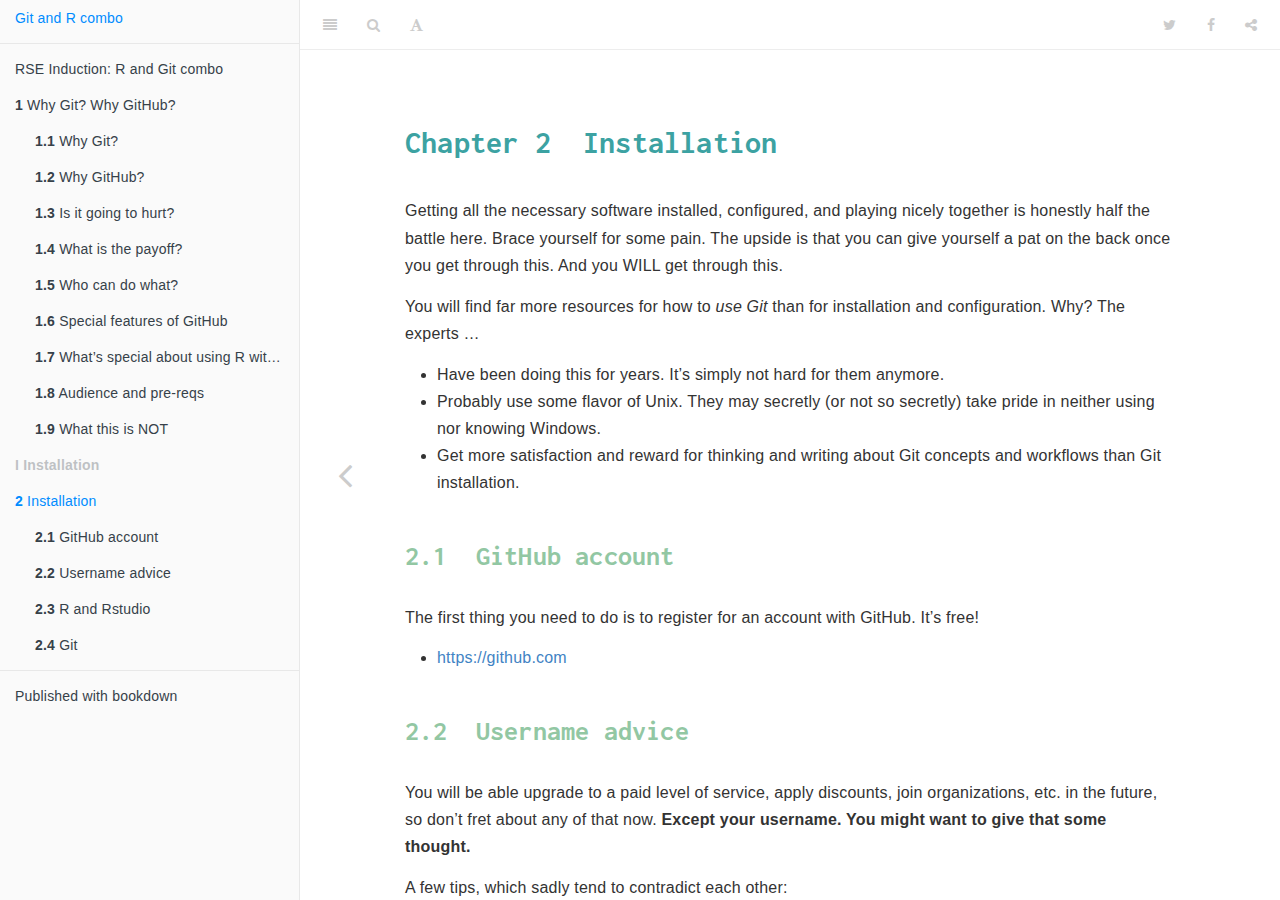
==== docs/installation.html @ 48073a50 "Add install instructions" ====
<!DOCTYPE html>
<html >

<head>

  <meta charset="UTF-8">
  <meta http-equiv="X-UA-Compatible" content="IE=edge">
  <title>R and Git combo</title>
  <meta name="description" content="Winning R and Git combo!">
  <meta name="generator" content="bookdown 0.5 and GitBook 2.6.7">

  <meta property="og:title" content="R and Git combo" />
  <meta property="og:type" content="book" />
  
  
  <meta property="og:description" content="Winning R and Git combo!" />
  

  <meta name="twitter:card" content="summary" />
  <meta name="twitter:title" content="R and Git combo" />
  
  <meta name="twitter:description" content="Winning R and Git combo!" />
  

<meta name="author" content="Tania Allard">


<meta name="date" content="2018-01-02">

  <meta name="viewport" content="width=device-width, initial-scale=1">
  <meta name="apple-mobile-web-app-capable" content="yes">
  <meta name="apple-mobile-web-app-status-bar-style" content="black">
  
  
<link rel="prev" href="why-git-why-github.html">

<script src="libs/jquery-2.2.3/jquery.min.js"></script>
<link href="libs/gitbook-2.6.7/css/style.css" rel="stylesheet" />
<link href="libs/gitbook-2.6.7/css/plugin-bookdown.css" rel="stylesheet" />
<link href="libs/gitbook-2.6.7/css/plugin-highlight.css" rel="stylesheet" />
<link href="libs/gitbook-2.6.7/css/plugin-search.css" rel="stylesheet" />
<link href="libs/gitbook-2.6.7/css/plugin-fontsettings.css" rel="stylesheet" />









<style type="text/css">
div.sourceCode { overflow-x: auto; }
table.sourceCode, tr.sourceCode, td.lineNumbers, td.sourceCode {
  margin: 0; padding: 0; vertical-align: baseline; border: none; }
table.sourceCode { width: 100%; line-height: 100%; background-color: #ffffff; color: #1f1c1b; }
td.lineNumbers { text-align: right; padding-right: 4px; padding-left: 4px; background-color: #ffffff; color: #a0a0a0; border-right: 1px solid #a0a0a0; }
td.sourceCode { padding-left: 5px; }
pre, code { color: #1f1c1b; background-color: #ffffff; }
code > span.kw { color: #1f1c1b; font-weight: bold; } /* Keyword */
code > span.dt { color: #0057ae; } /* DataType */
code > span.dv { color: #b08000; } /* DecVal */
code > span.bn { color: #b08000; } /* BaseN */
code > span.fl { color: #b08000; } /* Float */
code > span.cn { color: #aa5500; } /* Constant */
code > span.ch { color: #924c9d; } /* Char */
code > span.sc { color: #3daee9; } /* SpecialChar */
code > span.st { color: #bf0303; } /* String */
code > span.vs { color: #bf0303; } /* VerbatimString */
code > span.ss { color: #ff5500; } /* SpecialString */
code > span.im { color: #ff5500; } /* Import */
code > span.co { color: #898887; } /* Comment */
code > span.do { color: #607880; } /* Documentation */
code > span.an { color: #ca60ca; } /* Annotation */
code > span.cv { color: #0095ff; } /* CommentVar */
code > span.ot { color: #006e28; } /* Other */
code > span.fu { color: #644a9b; } /* Function */
code > span.va { color: #0057ae; } /* Variable */
code > span.cf { color: #1f1c1b; font-weight: bold; } /* ControlFlow */
code > span.op { color: #1f1c1b; } /* Operator */
code > span.bu { color: #644a9b; font-weight: bold; } /* BuiltIn */
code > span.ex { color: #0095ff; font-weight: bold; } /* Extension */
code > span.pp { color: #006e28; } /* Preprocessor */
code > span.at { color: #0057ae; } /* Attribute */
code > span.re { color: #0057ae; } /* RegionMarker */
code > span.in { color: #b08000; } /* Information */
code > span.wa { color: #bf0303; } /* Warning */
code > span.al { color: #bf0303; font-weight: bold; } /* Alert */
code > span.er { color: #bf0303; text-decoration: underline; } /* Error */
code > span. { color: #1f1c1b; } /* Normal */
</style>

<link rel="stylesheet" href="style.css" type="text/css" />
</head>

<body>



  <div class="book without-animation with-summary font-size-2 font-family-1" data-basepath=".">

    <div class="book-summary">
      <nav role="navigation">

<ul class="summary">
<li><a href="./">Git and R combo</a></li>

<li class="divider"></li>
<li class="chapter" data-level="" data-path="index.html"><a href="index.html"><i class="fa fa-check"></i>RSE Induction: R and Git combo</a></li>
<li class="chapter" data-level="1" data-path="why-git-why-github.html"><a href="why-git-why-github.html"><i class="fa fa-check"></i><b>1</b> Why Git? Why GitHub?</a><ul>
<li class="chapter" data-level="1.1" data-path="why-git-why-github.html"><a href="why-git-why-github.html#why-git"><i class="fa fa-check"></i><b>1.1</b> Why Git?</a></li>
<li class="chapter" data-level="1.2" data-path="why-git-why-github.html"><a href="why-git-why-github.html#why-github"><i class="fa fa-check"></i><b>1.2</b> Why GitHub?</a></li>
<li class="chapter" data-level="1.3" data-path="why-git-why-github.html"><a href="why-git-why-github.html#is-it-going-to-hurt"><i class="fa fa-check"></i><b>1.3</b> Is it going to hurt?</a></li>
<li class="chapter" data-level="1.4" data-path="why-git-why-github.html"><a href="why-git-why-github.html#what-is-the-payoff"><i class="fa fa-check"></i><b>1.4</b> What is the payoff?</a></li>
<li class="chapter" data-level="1.5" data-path="why-git-why-github.html"><a href="why-git-why-github.html#who-can-do-what"><i class="fa fa-check"></i><b>1.5</b> Who can do what?</a></li>
<li class="chapter" data-level="1.6" data-path="why-git-why-github.html"><a href="why-git-why-github.html#special-features-of-github"><i class="fa fa-check"></i><b>1.6</b> Special features of GitHub</a></li>
<li class="chapter" data-level="1.7" data-path="why-git-why-github.html"><a href="why-git-why-github.html#whats-special-about-using-r-with-git-and-github"><i class="fa fa-check"></i><b>1.7</b> What’s special about using R with Git and GitHub?</a></li>
<li class="chapter" data-level="1.8" data-path="why-git-why-github.html"><a href="why-git-why-github.html#audience-and-pre-reqs"><i class="fa fa-check"></i><b>1.8</b> Audience and pre-reqs</a></li>
<li class="chapter" data-level="1.9" data-path="why-git-why-github.html"><a href="why-git-why-github.html#what-this-is-not"><i class="fa fa-check"></i><b>1.9</b> What this is NOT</a></li>
</ul></li>
<li class="part"><span><b>I Installation</b></span></li>
<li class="chapter" data-level="2" data-path="installation.html"><a href="installation.html"><i class="fa fa-check"></i><b>2</b> Installation</a><ul>
<li class="chapter" data-level="2.1" data-path="installation.html"><a href="installation.html#github-account"><i class="fa fa-check"></i><b>2.1</b> GitHub account</a></li>
<li class="chapter" data-level="2.2" data-path="installation.html"><a href="installation.html#username-advice"><i class="fa fa-check"></i><b>2.2</b> Username advice</a></li>
<li class="chapter" data-level="2.3" data-path="installation.html"><a href="installation.html#r-and-rstudio"><i class="fa fa-check"></i><b>2.3</b> R and Rstudio</a><ul>
<li class="chapter" data-level="2.3.1" data-path="installation.html"><a href="installation.html#more-about-r-and-rstudio"><i class="fa fa-check"></i><b>2.3.1</b> More about R and RStudio</a></li>
</ul></li>
<li class="chapter" data-level="2.4" data-path="installation.html"><a href="installation.html#git"><i class="fa fa-check"></i><b>2.4</b> Git</a><ul>
<li class="chapter" data-level="2.4.1" data-path="installation.html"><a href="installation.html#git-already-installed"><i class="fa fa-check"></i><b>2.4.1</b> Git already installed?</a></li>
<li class="chapter" data-level="2.4.2" data-path="installation.html"><a href="installation.html#windows"><i class="fa fa-check"></i><b>2.4.2</b> Windows</a></li>
<li class="chapter" data-level="2.4.3" data-path="installation.html"><a href="installation.html#mac-os"><i class="fa fa-check"></i><b>2.4.3</b> Mac OS</a></li>
<li class="chapter" data-level="2.4.4" data-path="installation.html"><a href="installation.html#linux"><i class="fa fa-check"></i><b>2.4.4</b> Linux</a></li>
</ul></li>
</ul></li>
<li class="divider"></li>
<li><a href="https://github.com/rstudio/bookdown" target="blank">Published with bookdown</a></li>
</ul>

      </nav>
    </div>

    <div class="book-body">
      <div class="body-inner">
        <div class="book-header" role="navigation">
          <h1>
            <i class="fa fa-circle-o-notch fa-spin"></i><a href="./">R and Git combo</a>
          </h1>
        </div>

        <div class="page-wrapper" tabindex="-1" role="main">
          <div class="page-inner">

            <section class="normal" id="section-">
<div id="installation" class="section level1">
<h1><span class="header-section-number">Chapter 2</span> Installation</h1>
<p>Getting all the necessary software installed, configured, and playing nicely together is honestly half the battle here. Brace yourself for some pain. The upside is that you can give yourself a pat on the back once you get through this. And you WILL get through this.</p>
<p>You will find far more resources for how to <em>use Git</em> than for installation and configuration. Why? The experts …</p>
<ul>
<li>Have been doing this for years. It’s simply not hard for them anymore.</li>
<li>Probably use some flavor of Unix. They may secretly (or not so secretly) take pride in neither using nor knowing Windows.</li>
<li>Get more satisfaction and reward for thinking and writing about Git concepts and workflows than Git installation.</li>
</ul>
<div id="github-account" class="section level2">
<h2><span class="header-section-number">2.1</span> GitHub account</h2>
<p>The first thing you need to do is to register for an account with GitHub. It’s free!</p>
<ul>
<li><a href="https://github.com" class="uri">https://github.com</a></li>
</ul>
</div>
<div id="username-advice" class="section level2">
<h2><span class="header-section-number">2.2</span> Username advice</h2>
<p>You will be able upgrade to a paid level of service, apply discounts, join organizations, etc. in the future, so don’t fret about any of that now. <strong>Except your username. You might want to give that some thought.</strong></p>
<p>A few tips, which sadly tend to contradict each other:</p>
<ul>
<li>Incorporate your actual name! People like to know who they’re dealing with. Also makes your username easier for people to guess or remember.</li>
<li>Reuse your username from other contexts, e.g., Twitter or Slack. But, of course, someone with no GitHub activity will probably be squatting on that.</li>
<li>Pick a username you will be comfortable revealing to your future boss.</li>
<li>Shorter is better than longer.</li>
<li>Be as unique as possible in as few characters as possible. In some settings GitHub auto-completes or suggests usernames.</li>
<li>Make it timeless. Don’t highlight your current university, employer, or place of residence.</li>
<li>Avoid words laden with special meaning in programming. In my first inept efforts to script around the GitHub API, I assigned lots of issues to <a href="https://github.com/na">the guy with username <code>NA</code></a> because my vector of GitHub usernames contained missing values. A variant of <a href="https://xkcd.com/327/">Little Bobby Tables</a>.</li>
</ul>
<p>You can change your username later, but better to get this right the first time.</p>
<ul>
<li><a href="https://help.github.com/articles/changing-your-github-username/" class="uri">https://help.github.com/articles/changing-your-github-username/</a></li>
<li><a href="https://help.github.com/articles/what-happens-when-i-change-my-username/" class="uri">https://help.github.com/articles/what-happens-when-i-change-my-username/</a></li>
</ul>
</div>
<div id="r-and-rstudio" class="section level2">
<h2><span class="header-section-number">2.3</span> R and Rstudio</h2>
<p>Install pre-compiled binary of R for your OS: <a href="https://cloud.r-project.org" class="uri">https://cloud.r-project.org</a></p>
<p>Install Preview version RStudio Desktop: <a href="https://www.rstudio.com/products/rstudio/download/preview/" class="uri">https://www.rstudio.com/products/rstudio/download/preview/</a></p>
<p>Update your R packages: <code>update.packages(ask = FALSE, checkBuilt = TRUE)</code></p>
<p>Read on for more detail or hand-holding.</p>
<div id="more-about-r-and-rstudio" class="section level3">
<h3><span class="header-section-number">2.3.1</span> More about R and RStudio</h3>
<p><strong>Get current, people.</strong> You don’t want to adopt new things on day one. But at some point, running old versions of software adds unnecessary difficulty.</p>
<p>In live workshops, there is a limit to how much we can help with ancient versions of R or RStudio. Also, frankly, there is a limit to our motivation. By definition, these problems are going away and we’d rather focus on edge cases with current versions, which affect lots of people.</p>
</div>
</div>
<div id="git" class="section level2">
<h2><span class="header-section-number">2.4</span> Git</h2>
<p>You need Git, so you can use it at the command line and so RStudio can call it.</p>
<p>If there’s any chance it’s installed already, verify that, rejoice, and skip this step.</p>
<p>Otherwise, find installation instructions below for your operating system.</p>
<div id="git-already-installed" class="section level3">
<h3><span class="header-section-number">2.4.1</span> Git already installed?</h3>
<p>From your shell command (terminal) Enter <code>which git</code> to request the path to your Git executable:</p>
<div class="sourceCode"><pre class="sourceCode bash"><code class="sourceCode bash"><span class="fu">which</span> git
<span class="co">## /usr/bin/git</span></code></pre></div>
<p>and <code>git --version</code> to see its version:</p>
<div class="sourceCode"><pre class="sourceCode bash"><code class="sourceCode bash"><span class="fu">git</span> --version
<span class="co">## git version 2.14.3 (Apple Git-98)</span></code></pre></div>
<p>If you are successful, that’s great! You have Git already. No need to install! Move on.</p>
<p>If, instead, you see something more like <code>git: command not found</code>, keep reading.</p>
<p>Mac OS users might get an immediate offer to install command line developer tools. Yes, you should accept! Click “Install” and read more below.</p>
</div>
<div id="windows" class="section level3">
<h3><span class="header-section-number">2.4.2</span> Windows</h3>
<p><strong>Option 1</strong> (<em>recommended</em>): Install <a href="https://git-for-windows.github.io/">Git for Windows</a>, previously known as <code>msysgit</code> or “Git Bash”, to get Git in addition to some other useful tools, such as the Bash shell. Yes, all those names are totally confusing. You must select the “Use Git from the Windows Command Prompt” option during installation. You may accept all of the other default settings during installation.</p>
<ul>
<li>This approach leaves the Git executable in a conventional location, which will help you and other programs, e.g. RStudio, find it and use it. This also supports a transition to more expert use, because the Bash shell will be useful as you venture outside of R/RStudio.</li>
<li>This also leaves you with a Git client, though not a very good one.</li>
<li>RStudio for windows likes for git to be in the Files(x86) folder. If not in this location, RStudio may not detect it, and may cause headaches for you later.</li>
</ul>
<p><strong>Option 2</strong> (<em>NOT recommended</em>): The GitHub hosting site offers <a href="https://desktop.github.com/">GitHub Desktop for Windows</a> that provides Git itself, a client, and smooth integration with GitHub.</p>
<ul>
<li><a href="https://help.github.com/articles/set-up-git#platform-windows">Their Windows set-up instructions</a> recommend this method of Git installation.</li>
<li>Why don’t we like it? We’ve seen GitHub Desktop for Windows lead to Git installation in suboptimal locations, such as <code>~/AppData/Local</code>, and in other places we could never find. If you were <strong>only</strong> going to interact with GitHub via this app, maybe that’s OK, but that does not apply to you. Therefore, we recommend option 1 instead.</li>
</ul>
</div>
<div id="mac-os" class="section level3">
<h3><span class="header-section-number">2.4.3</span> Mac OS</h3>
<p><strong>Option 1</strong> (<em>highly recommended</em>): Install the Xcode command line tools (not all of Xcode), which includes Git. If your OS is older than 10.11 El Capitan, it is possible that you <strong>must</strong> install the Xcode command line tools in order for RStudio to find and use Git.</p>
<p>Go to the shell and enter one of these commands to elicit an offer to install developer command line tools:</p>
<div class="sourceCode"><pre class="sourceCode bash"><code class="sourceCode bash"><span class="fu">git</span> --version
<span class="fu">git</span> config</code></pre></div>
<p>Accept the offer! Click on “Install”.</p>
<p>Here’s another way to request this installation, more directly:</p>
<div class="sourceCode"><pre class="sourceCode bash"><code class="sourceCode bash"><span class="ex">xcode-select</span> --install</code></pre></div>
<p>We just happen to find this Git-based trigger apropos.</p>
<p>Note also that, after upgrading your Mac OS, you might need to re-do the above and/or re-agree to the Xcode license agreement. We have seen this cause the RStudio Git pane to disappear on a system where it was previously working. Use commands like those above to tickle Xcode into prompting you for what it needs, then restart RStudio.</p>
<p><strong>Option 2</strong> (<em>recommended</em>): Install Git from here: <a href="http://git-scm.com/downloads" class="uri">http://git-scm.com/downloads</a>.</p>
<ul>
<li>This arguably sets you up the best for the future. It will certainly get you the latest version of Git of all approaches described here.</li>
<li>The GitHub home for this project is here: <a href="https://github.com/timcharper/git_osx_installer" class="uri">https://github.com/timcharper/git_osx_installer</a>.
<ul>
<li>At that link, there is a list of maintained builds for various combinations of Git and Mac OS version. If you’re running 10.7 Lion and struggling, we’ve had success in September 2015 with binaries found here: <a href="https://www.wandisco.com/git/download" class="uri">https://www.wandisco.com/git/download</a>.</li>
</ul></li>
</ul>
<p><strong>Option 3</strong> (<em>recommended</em>): If you anticipate getting heavily into scientific computing, you’re going to be installing and updating lots of software. You should check out <a href="http://brew.sh">homebrew</a>, “the missing package manager for OS X”. Among many other things, it can install Git for you. Once you have Homebrew installed, do this in the shell:</p>
<pre><code>brew install git</code></pre>
<p><strong>Option 4</strong> (<em>NOT recommended</em>): The GitHub hosting site offers <a href="https://desktop.github.com/">GitHub Desktop for Mac</a> that provides <em>the option</em> to install Git itself, a client, and smooth integration with GitHub..</p>
<ul>
<li><a href="https://help.github.com/articles/set-up-git#platform-mac">Their Mac set-up instructions</a> recommend this method of Git installation.</li>
<li>We don’t like GitHub Desktop as a Git client, so this is a very cumbersome way to install Git. Consider this option a last resort.</li>
</ul>
</div>
<div id="linux" class="section level3">
<h3><span class="header-section-number">2.4.4</span> Linux</h3>
<p>Install Git via your distro’s package manager.</p>
<p>Ubuntu or Debian Linux:</p>
<div class="sourceCode"><pre class="sourceCode sh"><code class="sourceCode bash"><span class="fu">sudo</span> apt-get install git</code></pre></div>
<p>Fedora or RedHat Linux:</p>
<div class="sourceCode"><pre class="sourceCode sh"><code class="sourceCode bash"><span class="fu">sudo</span> yum install git</code></pre></div>
<p>A comprehensive list for various Linux and Unix package managers:</p>
<p><a href="https://git-scm.com/download/linux" class="uri">https://git-scm.com/download/linux</a></p>

</div>
</div>
</div>
            </section>

          </div>
        </div>
      </div>
<a href="why-git-why-github.html" class="navigation navigation-prev navigation-unique" aria-label="Previous page"><i class="fa fa-angle-left"></i></a>

    </div>
  </div>
<script src="libs/gitbook-2.6.7/js/app.min.js"></script>
<script src="libs/gitbook-2.6.7/js/lunr.js"></script>
<script src="libs/gitbook-2.6.7/js/plugin-search.js"></script>
<script src="libs/gitbook-2.6.7/js/plugin-sharing.js"></script>
<script src="libs/gitbook-2.6.7/js/plugin-fontsettings.js"></script>
<script src="libs/gitbook-2.6.7/js/plugin-bookdown.js"></script>
<script src="libs/gitbook-2.6.7/js/jquery.highlight.js"></script>
<script>
gitbook.require(["gitbook"], function(gitbook) {
gitbook.start({
"sharing": {
"github": false,
"facebook": true,
"twitter": true,
"google": false,
"weibo": false,
"instapper": false,
"vk": false,
"all": ["facebook", "google", "twitter", "weibo", "instapaper"]
},
"fontsettings": {
"theme": "white",
"family": "sans",
"size": 2
},
"edit": {
"link": null,
"text": null
},
"download": null,
"toc": {
"collapse": "subsection"
}
});
});
</script>

</body>

</html>
---- docs/libs/gitbook-2.6.7/css/style.css ----
/*! normalize.css v2.1.0 | MIT License | git.io/normalize */img,legend{border:0}*,.fa{-webkit-font-smoothing:antialiased}.fa-ul>li,sub,sup{position:relative}.book .book-body .page-wrapper .page-inner section.normal hr:after,.book-langs-index .inner .languages:after,.buttons:after,.dropdown-menu .buttons:after{clear:both}body,html{-ms-text-size-adjust:100%;-webkit-text-size-adjust:100%}article,aside,details,figcaption,figure,footer,header,hgroup,main,nav,section,summary{display:block}audio,canvas,video{display:inline-block}.hidden,[hidden]{display:none}audio:not([controls]){display:none;height:0}html{font-family:sans-serif}body,figure{margin:0}a:focus{outline:dotted thin}a:active,a:hover{outline:0}h1{font-size:2em;margin:.67em 0}abbr[title]{border-bottom:1px dotted}b,strong{font-weight:700}dfn{font-style:italic}hr{-moz-box-sizing:content-box;box-sizing:content-box;height:0}mark{background:#ff0;color:#000}code,kbd,pre,samp{font-family:monospace,serif;font-size:1em}pre{white-space:pre-wrap}q{quotes:"\201C" "\201D" "\2018" "\2019"}small{font-size:80%}sub,sup{font-size:75%;line-height:0;vertical-align:baseline}sup{top:-.5em}sub{bottom:-.25em}svg:not(:root){overflow:hidden}fieldset{border:1px solid silver;margin:0 2px;padding:.35em .625em .75em}legend{padding:0}button,input,select,textarea{font-family:inherit;font-size:100%;margin:0}button,input{line-height:normal}button,select{text-transform:none}button,html input[type=button],input[type=reset],input[type=submit]{-webkit-appearance:button;cursor:pointer}button[disabled],html input[disabled]{cursor:default}input[type=checkbox],input[type=radio]{box-sizing:border-box;padding:0}input[type=search]{-webkit-appearance:textfield;-moz-box-sizing:content-box;-webkit-box-sizing:content-box;box-sizing:content-box}input[type=search]::-webkit-search-cancel-button{margin-right:10px;}button::-moz-focus-inner,input::-moz-focus-inner{border:0;padding:0}textarea{overflow:auto;vertical-align:top}table{border-collapse:collapse;border-spacing:0}/*!
 * Preboot v2
 *
 * Open sourced under MIT license by @mdo.
 * Some variables and mixins from Bootstrap (Apache 2 license).
 */.link-inherit,.link-inherit:focus,.link-inherit:hover{color:inherit}.fa,.fa-stack{display:inline-block}/*!
 *  Font Awesome 4.1.0 by @davegandy - http://fontawesome.io - @fontawesome
 *  License - http://fontawesome.io/license (Font: SIL OFL 1.1, CSS: MIT License)
 */@font-face{font-family:FontAwesome;src:url(./fontawesome/fontawesome-webfont.ttf?v=4.1.0) format('truetype');font-weight:400;font-style:normal}.fa{font-family:FontAwesome;font-style:normal;font-weight:400;line-height:1;-moz-osx-font-smoothing:grayscale}.book .book-header,.book .book-summary{font-family:"Helvetica Neue",Helvetica,Arial,sans-serif}.fa-lg{font-size:1.33333333em;line-height:.75em;vertical-align:-15%}.fa-2x{font-size:2em}.fa-3x{font-size:3em}.fa-4x{font-size:4em}.fa-5x{font-size:5em}.fa-fw{width:1.28571429em;text-align:center}.fa-ul{padding-left:0;margin-left:2.14285714em;list-style-type:none}.fa-li{position:absolute;left:-2.14285714em;width:2.14285714em;top:.14285714em;text-align:center}.fa-li.fa-lg{left:-1.85714286em}.fa-border{padding:.2em .25em .15em;border:.08em solid #eee;border-radius:.1em}.pull-right{float:right}.pull-left{float:left}.fa.pull-left{margin-right:.3em}.fa.pull-right{margin-left:.3em}.fa-spin{-webkit-animation:spin 2s infinite linear;-moz-animation:spin 2s infinite linear;-o-animation:spin 2s infinite linear;animation:spin 2s infinite linear}@-moz-keyframes spin{0%{-moz-transform:rotate(0)}100%{-moz-transform:rotate(359deg)}}@-webkit-keyframes spin{0%{-webkit-transform:rotate(0)}100%{-webkit-transform:rotate(359deg)}}@-o-keyframes spin{0%{-o-transform:rotate(0)}100%{-o-transform:rotate(359deg)}}@keyframes spin{0%{-webkit-transform:rotate(0);transform:rotate(0)}100%{-webkit-transform:rotate(359deg);transform:rotate(359deg)}}.fa-rotate-90{filter:progid:DXImageTransform.Microsoft.BasicImage(rotation=1);-webkit-transform:rotate(90deg);-moz-transform:rotate(90deg);-ms-transform:rotate(90deg);-o-transform:rotate(90deg);transform:rotate(90deg)}.fa-rotate-180{filter:progid:DXImageTransform.Microsoft.BasicImage(rotation=2);-webkit-transform:rotate(180deg);-moz-transform:rotate(180deg);-ms-transform:rotate(180deg);-o-transform:rotate(180deg);transform:rotate(180deg)}.fa-rotate-270{filter:progid:DXImageTransform.Microsoft.BasicImage(rotation=3);-webkit-transform:rotate(270deg);-moz-transform:rotate(270deg);-ms-transform:rotate(270deg);-o-transform:rotate(270deg);transform:rotate(270deg)}.fa-flip-horizontal{filter:progid:DXImageTransform.Microsoft.BasicImage(rotation=0, mirror=1);-webkit-transform:scale(-1,1);-moz-transform:scale(-1,1);-ms-transform:scale(-1,1);-o-transform:scale(-1,1);transform:scale(-1,1)}.fa-flip-vertical{filter:progid:DXImageTransform.Microsoft.BasicImage(rotation=2, mirror=1);-webkit-transform:scale(1,-1);-moz-transform:scale(1,-1);-ms-transform:scale(1,-1);-o-transform:scale(1,-1);transform:scale(1,-1)}.fa-stack{position:relative;width:2em;height:2em;line-height:2em;vertical-align:middle}.fa-stack-1x,.fa-stack-2x{position:absolute;left:0;width:100%;text-align:center}.fa-stack-1x{line-height:inherit}.fa-stack-2x{font-size:2em}.fa-inverse{color:#fff}.fa-glass:before{content:"\f000"}.fa-music:before{content:"\f001"}.fa-search:before{content:"\f002"}.fa-envelope-o:before{content:"\f003"}.fa-heart:before{content:"\f004"}.fa-star:before{content:"\f005"}.fa-star-o:before{content:"\f006"}.fa-user:before{content:"\f007"}.fa-film:before{content:"\f008"}.fa-th-large:before{content:"\f009"}.fa-th:before{content:"\f00a"}.fa-th-list:before{content:"\f00b"}.fa-check:before{content:"\f00c"}.fa-times:before{content:"\f00d"}.fa-search-plus:before{content:"\f00e"}.fa-search-minus:before{content:"\f010"}.fa-power-off:before{content:"\f011"}.fa-signal:before{content:"\f012"}.fa-cog:before,.fa-gear:before{content:"\f013"}.fa-trash-o:before{content:"\f014"}.fa-home:before{content:"\f015"}.fa-file-o:before{content:"\f016"}.fa-clock-o:before{content:"\f017"}.fa-road:before{content:"\f018"}.fa-download:before{content:"\f019"}.fa-arrow-circle-o-down:before{content:"\f01a"}.fa-arrow-circle-o-up:before{content:"\f01b"}.fa-inbox:before{content:"\f01c"}.fa-play-circle-o:before{content:"\f01d"}.fa-repeat:before,.fa-rotate-right:before{content:"\f01e"}.fa-refresh:before{content:"\f021"}.fa-list-alt:before{content:"\f022"}.fa-lock:before{content:"\f023"}.fa-flag:before{content:"\f024"}.fa-headphones:before{content:"\f025"}.fa-volume-off:before{content:"\f026"}.fa-volume-down:before{content:"\f027"}.fa-volume-up:before{content:"\f028"}.fa-qrcode:before{content:"\f029"}.fa-barcode:before{content:"\f02a"}.fa-tag:before{content:"\f02b"}.fa-tags:before{content:"\f02c"}.fa-book:before{content:"\f02d"}.fa-bookmark:before{content:"\f02e"}.fa-print:before{content:"\f02f"}.fa-camera:before{content:"\f030"}.fa-font:before{content:"\f031"}.fa-bold:before{content:"\f032"}.fa-italic:before{content:"\f033"}.fa-text-height:before{content:"\f034"}.fa-text-width:before{content:"\f035"}.fa-align-left:before{content:"\f036"}.fa-align-center:before{content:"\f037"}.fa-align-right:before{content:"\f038"}.fa-align-justify:before{content:"\f039"}.fa-list:before{content:"\f03a"}.fa-dedent:before,.fa-outdent:before{content:"\f03b"}.fa-indent:before{content:"\f03c"}.fa-video-camera:before{content:"\f03d"}.fa-image:before,.fa-photo:before,.fa-picture-o:before{content:"\f03e"}.fa-pencil:before{content:"\f040"}.fa-map-marker:before{content:"\f041"}.fa-adjust:before{content:"\f042"}.fa-tint:before{content:"\f043"}.fa-edit:before,.fa-pencil-square-o:before{content:"\f044"}.fa-share-square-o:before{content:"\f045"}.fa-check-square-o:before{content:"\f046"}.fa-arrows:before{content:"\f047"}.fa-step-backward:before{content:"\f048"}.fa-fast-backward:before{content:"\f049"}.fa-backward:before{content:"\f04a"}.fa-play:before{content:"\f04b"}.fa-pause:before{content:"\f04c"}.fa-stop:before{content:"\f04d"}.fa-forward:before{content:"\f04e"}.fa-fast-forward:before{content:"\f050"}.fa-step-forward:before{content:"\f051"}.fa-eject:before{content:"\f052"}.fa-chevron-left:before{content:"\f053"}.fa-chevron-right:before{content:"\f054"}.fa-plus-circle:before{content:"\f055"}.fa-minus-circle:before{content:"\f056"}.fa-times-circle:before{content:"\f057"}.fa-check-circle:before{content:"\f058"}.fa-question-circle:before{content:"\f059"}.fa-info-circle:before{content:"\f05a"}.fa-crosshairs:before{content:"\f05b"}.fa-times-circle-o:before{content:"\f05c"}.fa-check-circle-o:before{content:"\f05d"}.fa-ban:before{content:"\f05e"}.fa-arrow-left:before{content:"\f060"}.fa-arrow-right:before{content:"\f061"}.fa-arrow-up:before{content:"\f062"}.fa-arrow-down:before{content:"\f063"}.fa-mail-forward:before,.fa-share:before{content:"\f064"}.fa-expand:before{content:"\f065"}.fa-compress:before{content:"\f066"}.fa-plus:before{content:"\f067"}.fa-minus:before{content:"\f068"}.fa-asterisk:before{content:"\f069"}.fa-exclamation-circle:before{content:"\f06a"}.fa-gift:before{content:"\f06b"}.fa-leaf:before{content:"\f06c"}.fa-fire:before{content:"\f06d"}.fa-eye:before{content:"\f06e"}.fa-eye-slash:before{content:"\f070"}.fa-exclamation-triangle:before,.fa-warning:before{content:"\f071"}.fa-plane:before{content:"\f072"}.fa-calendar:before{content:"\f073"}.fa-random:before{content:"\f074"}.fa-comment:before{content:"\f075"}.fa-magnet:before{content:"\f076"}.fa-chevron-up:before{content:"\f077"}.fa-chevron-down:before{content:"\f078"}.fa-retweet:before{content:"\f079"}.fa-shopping-cart:before{content:"\f07a"}.fa-folder:before{content:"\f07b"}.fa-folder-open:before{content:"\f07c"}.fa-arrows-v:before{content:"\f07d"}.fa-arrows-h:before{content:"\f07e"}.fa-bar-chart-o:before{content:"\f080"}.fa-twitter-square:before{content:"\f081"}.fa-facebook-square:before{content:"\f082"}.fa-camera-retro:before{content:"\f083"}.fa-key:before{content:"\f084"}.fa-cogs:before,.fa-gears:before{content:"\f085"}.fa-comments:before{content:"\f086"}.fa-thumbs-o-up:before{content:"\f087"}.fa-thumbs-o-down:before{content:"\f088"}.fa-star-half:before{content:"\f089"}.fa-heart-o:before{content:"\f08a"}.fa-sign-out:before{content:"\f08b"}.fa-linkedin-square:before{content:"\f08c"}.fa-thumb-tack:before{content:"\f08d"}.fa-external-link:before{content:"\f08e"}.fa-sign-in:before{content:"\f090"}.fa-trophy:before{content:"\f091"}.fa-github-square:before{content:"\f092"}.fa-upload:before{content:"\f093"}.fa-lemon-o:before{content:"\f094"}.fa-phone:before{content:"\f095"}.fa-square-o:before{content:"\f096"}.fa-bookmark-o:before{content:"\f097"}.fa-phone-square:before{content:"\f098"}.fa-twitter:before{content:"\f099"}.fa-facebook:before{content:"\f09a"}.fa-github:before{content:"\f09b"}.fa-unlock:before{content:"\f09c"}.fa-credit-card:before{content:"\f09d"}.fa-rss:before{content:"\f09e"}.fa-hdd-o:before{content:"\f0a0"}.fa-bullhorn:before{content:"\f0a1"}.fa-bell:before{content:"\f0f3"}.fa-certificate:before{content:"\f0a3"}.fa-hand-o-right:before{content:"\f0a4"}.fa-hand-o-left:before{content:"\f0a5"}.fa-hand-o-up:before{content:"\f0a6"}.fa-hand-o-down:before{content:"\f0a7"}.fa-arrow-circle-left:before{content:"\f0a8"}.fa-arrow-circle-right:before{content:"\f0a9"}.fa-arrow-circle-up:before{content:"\f0aa"}.fa-arrow-circle-down:before{content:"\f0ab"}.fa-globe:before{content:"\f0ac"}.fa-wrench:before{content:"\f0ad"}.fa-tasks:before{content:"\f0ae"}.fa-filter:before{content:"\f0b0"}.fa-briefcase:before{content:"\f0b1"}.fa-arrows-alt:before{content:"\f0b2"}.fa-group:before,.fa-users:before{content:"\f0c0"}.fa-chain:before,.fa-link:before{content:"\f0c1"}.fa-cloud:before{content:"\f0c2"}.fa-flask:before{content:"\f0c3"}.fa-cut:before,.fa-scissors:before{content:"\f0c4"}.fa-copy:before,.fa-files-o:before{content:"\f0c5"}.fa-paperclip:before{content:"\f0c6"}.fa-floppy-o:before,.fa-save:before{content:"\f0c7"}.fa-square:before{content:"\f0c8"}.fa-bars:before,.fa-navicon:before,.fa-reorder:before{content:"\f0c9"}.fa-list-ul:before{content:"\f0ca"}.fa-list-ol:before{content:"\f0cb"}.fa-strikethrough:before{content:"\f0cc"}.fa-underline:before{content:"\f0cd"}.fa-table:before{content:"\f0ce"}.fa-magic:before{content:"\f0d0"}.fa-truck:before{content:"\f0d1"}.fa-pinterest:before{content:"\f0d2"}.fa-pinterest-square:before{content:"\f0d3"}.fa-google-plus-square:before{content:"\f0d4"}.fa-google-plus:before{content:"\f0d5"}.fa-money:before{content:"\f0d6"}.fa-caret-down:before{content:"\f0d7"}.fa-caret-up:before{content:"\f0d8"}.fa-caret-left:before{content:"\f0d9"}.fa-caret-right:before{content:"\f0da"}.fa-columns:before{content:"\f0db"}.fa-sort:before,.fa-unsorted:before{content:"\f0dc"}.fa-sort-desc:before,.fa-sort-down:before{content:"\f0dd"}.fa-sort-asc:before,.fa-sort-up:before{content:"\f0de"}.fa-envelope:before{content:"\f0e0"}.fa-linkedin:before{content:"\f0e1"}.fa-rotate-left:before,.fa-undo:before{content:"\f0e2"}.fa-gavel:before,.fa-legal:before{content:"\f0e3"}.fa-dashboard:before,.fa-tachometer:before{content:"\f0e4"}.fa-comment-o:before{content:"\f0e5"}.fa-comments-o:before{content:"\f0e6"}.fa-bolt:before,.fa-flash:before{content:"\f0e7"}.fa-sitemap:before{content:"\f0e8"}.fa-umbrella:before{content:"\f0e9"}.fa-clipboard:before,.fa-paste:before{content:"\f0ea"}.fa-lightbulb-o:before{content:"\f0eb"}.fa-exchange:before{content:"\f0ec"}.fa-cloud-download:before{content:"\f0ed"}.fa-cloud-upload:before{content:"\f0ee"}.fa-user-md:before{content:"\f0f0"}.fa-stethoscope:before{content:"\f0f1"}.fa-suitcase:before{content:"\f0f2"}.fa-bell-o:before{content:"\f0a2"}.fa-coffee:before{content:"\f0f4"}.fa-cutlery:before{content:"\f0f5"}.fa-file-text-o:before{content:"\f0f6"}.fa-building-o:before{content:"\f0f7"}.fa-hospital-o:before{content:"\f0f8"}.fa-ambulance:before{content:"\f0f9"}.fa-medkit:before{content:"\f0fa"}.fa-fighter-jet:before{content:"\f0fb"}.fa-beer:before{content:"\f0fc"}.fa-h-square:before{content:"\f0fd"}.fa-plus-square:before{content:"\f0fe"}.fa-angle-double-left:before{content:"\f100"}.fa-angle-double-right:before{content:"\f101"}.fa-angle-double-up:before{content:"\f102"}.fa-angle-double-down:before{content:"\f103"}.fa-angle-left:before{content:"\f104"}.fa-angle-right:before{content:"\f105"}.fa-angle-up:before{content:"\f106"}.fa-angle-down:before{content:"\f107"}.fa-desktop:before{content:"\f108"}.fa-laptop:before{content:"\f109"}.fa-tablet:before{content:"\f10a"}.fa-mobile-phone:before,.fa-mobile:before{content:"\f10b"}.fa-circle-o:before{content:"\f10c"}.fa-quote-left:before{content:"\f10d"}.fa-quote-right:before{content:"\f10e"}.fa-spinner:before{content:"\f110"}.fa-circle:before{content:"\f111"}.fa-mail-reply:before,.fa-reply:before{content:"\f112"}.fa-github-alt:before{content:"\f113"}.fa-folder-o:before{content:"\f114"}.fa-folder-open-o:before{content:"\f115"}.fa-smile-o:before{content:"\f118"}.fa-frown-o:before{content:"\f119"}.fa-meh-o:before{content:"\f11a"}.fa-gamepad:before{content:"\f11b"}.fa-keyboard-o:before{content:"\f11c"}.fa-flag-o:before{content:"\f11d"}.fa-flag-checkered:before{content:"\f11e"}.fa-terminal:before{content:"\f120"}.fa-code:before{content:"\f121"}.fa-mail-reply-all:before,.fa-reply-all:before{content:"\f122"}.fa-star-half-empty:before,.fa-star-half-full:before,.fa-star-half-o:before{content:"\f123"}.fa-location-arrow:before{content:"\f124"}.fa-crop:before{content:"\f125"}.fa-code-fork:before{content:"\f126"}.fa-chain-broken:before,.fa-unlink:before{content:"\f127"}.fa-question:before{content:"\f128"}.fa-info:before{content:"\f129"}.fa-exclamation:before{content:"\f12a"}.fa-superscript:before{content:"\f12b"}.fa-subscript:before{content:"\f12c"}.fa-eraser:before{content:"\f12d"}.fa-puzzle-piece:before{content:"\f12e"}.fa-microphone:before{content:"\f130"}.fa-microphone-slash:before{content:"\f131"}.fa-shield:before{content:"\f132"}.fa-calendar-o:before{content:"\f133"}.fa-fire-extinguisher:before{content:"\f134"}.fa-rocket:before{content:"\f135"}.fa-maxcdn:before{content:"\f136"}.fa-chevron-circle-left:before{content:"\f137"}.fa-chevron-circle-right:before{content:"\f138"}.fa-chevron-circle-up:before{content:"\f139"}.fa-chevron-circle-down:before{content:"\f13a"}.fa-html5:before{content:"\f13b"}.fa-css3:before{content:"\f13c"}.fa-anchor:before{content:"\f13d"}.fa-unlock-alt:before{content:"\f13e"}.fa-bullseye:before{content:"\f140"}.fa-ellipsis-h:before{content:"\f141"}.fa-ellipsis-v:before{content:"\f142"}.fa-rss-square:before{content:"\f143"}.fa-play-circle:before{content:"\f144"}.fa-ticket:before{content:"\f145"}.fa-minus-square:before{content:"\f146"}.fa-minus-square-o:before{content:"\f147"}.fa-level-up:before{content:"\f148"}.fa-level-down:before{content:"\f149"}.fa-check-square:before{content:"\f14a"}.fa-pencil-square:before{content:"\f14b"}.fa-external-link-square:before{content:"\f14c"}.fa-share-square:before{content:"\f14d"}.fa-compass:before{content:"\f14e"}.fa-caret-square-o-down:before,.fa-toggle-down:before{content:"\f150"}.fa-caret-square-o-up:before,.fa-toggle-up:before{content:"\f151"}.fa-caret-square-o-right:before,.fa-toggle-right:before{content:"\f152"}.fa-eur:before,.fa-euro:before{content:"\f153"}.fa-gbp:before{content:"\f154"}.fa-dollar:before,.fa-usd:before{content:"\f155"}.fa-inr:before,.fa-rupee:before{content:"\f156"}.fa-cny:before,.fa-jpy:before,.fa-rmb:before,.fa-yen:before{content:"\f157"}.fa-rouble:before,.fa-rub:before,.fa-ruble:before{content:"\f158"}.fa-krw:before,.fa-won:before{content:"\f159"}.fa-bitcoin:before,.fa-btc:before{content:"\f15a"}.fa-file:before{content:"\f15b"}.fa-file-text:before{content:"\f15c"}.fa-sort-alpha-asc:before{content:"\f15d"}.fa-sort-alpha-desc:before{content:"\f15e"}.fa-sort-amount-asc:before{content:"\f160"}.fa-sort-amount-desc:before{content:"\f161"}.fa-sort-numeric-asc:before{content:"\f162"}.fa-sort-numeric-desc:before{content:"\f163"}.fa-thumbs-up:before{content:"\f164"}.fa-thumbs-down:before{content:"\f165"}.fa-youtube-square:before{content:"\f166"}.fa-youtube:before{content:"\f167"}.fa-xing:before{content:"\f168"}.fa-xing-square:before{content:"\f169"}.fa-youtube-play:before{content:"\f16a"}.fa-dropbox:before{content:"\f16b"}.fa-stack-overflow:before{content:"\f16c"}.fa-instagram:before{content:"\f16d"}.fa-flickr:before{content:"\f16e"}.fa-adn:before{content:"\f170"}.fa-bitbucket:before{content:"\f171"}.fa-bitbucket-square:before{content:"\f172"}.fa-tumblr:before{content:"\f173"}.fa-tumblr-square:before{content:"\f174"}.fa-long-arrow-down:before{content:"\f175"}.fa-long-arrow-up:before{content:"\f176"}.fa-long-arrow-left:before{content:"\f177"}.fa-long-arrow-right:before{content:"\f178"}.fa-apple:before{content:"\f179"}.fa-windows:before{content:"\f17a"}.fa-android:before{content:"\f17b"}.fa-linux:before{content:"\f17c"}.fa-dribbble:before{content:"\f17d"}.fa-skype:before{content:"\f17e"}.fa-foursquare:before{content:"\f180"}.fa-trello:before{content:"\f181"}.fa-female:before{content:"\f182"}.fa-male:before{content:"\f183"}.fa-gittip:before{content:"\f184"}.fa-sun-o:before{content:"\f185"}.fa-moon-o:before{content:"\f186"}.fa-archive:before{content:"\f187"}.fa-bug:before{content:"\f188"}.fa-vk:before{content:"\f189"}.fa-weibo:before{content:"\f18a"}.fa-renren:before{content:"\f18b"}.fa-pagelines:before{content:"\f18c"}.fa-stack-exchange:before{content:"\f18d"}.fa-arrow-circle-o-right:before{content:"\f18e"}.fa-arrow-circle-o-left:before{content:"\f190"}.fa-caret-square-o-left:before,.fa-toggle-left:before{content:"\f191"}.fa-dot-circle-o:before{content:"\f192"}.fa-wheelchair:before{content:"\f193"}.fa-vimeo-square:before{content:"\f194"}.fa-try:before,.fa-turkish-lira:before{content:"\f195"}.fa-plus-square-o:before{content:"\f196"}.fa-space-shuttle:before{content:"\f197"}.fa-slack:before{content:"\f198"}.fa-envelope-square:before{content:"\f199"}.fa-wordpress:before{content:"\f19a"}.fa-openid:before{content:"\f19b"}.fa-bank:before,.fa-institution:before,.fa-university:before{content:"\f19c"}.fa-graduation-cap:before,.fa-mortar-board:before{content:"\f19d"}.fa-yahoo:before{content:"\f19e"}.fa-google:before{content:"\f1a0"}.fa-reddit:before{content:"\f1a1"}.fa-reddit-square:before{content:"\f1a2"}.fa-stumbleupon-circle:before{content:"\f1a3"}.fa-stumbleupon:before{content:"\f1a4"}.fa-delicious:before{content:"\f1a5"}.fa-digg:before{content:"\f1a6"}.fa-pied-piper-square:before,.fa-pied-piper:before{content:"\f1a7"}.fa-pied-piper-alt:before{content:"\f1a8"}.fa-drupal:before{content:"\f1a9"}.fa-joomla:before{content:"\f1aa"}.fa-language:before{content:"\f1ab"}.fa-fax:before{content:"\f1ac"}.fa-building:before{content:"\f1ad"}.fa-child:before{content:"\f1ae"}.fa-paw:before{content:"\f1b0"}.fa-spoon:before{content:"\f1b1"}.fa-cube:before{content:"\f1b2"}.fa-cubes:before{content:"\f1b3"}.fa-behance:before{content:"\f1b4"}.fa-behance-square:before{content:"\f1b5"}.fa-steam:before{content:"\f1b6"}.fa-steam-square:before{content:"\f1b7"}.fa-recycle:before{content:"\f1b8"}.fa-automobile:before,.fa-car:before{content:"\f1b9"}.fa-cab:before,.fa-taxi:before{content:"\f1ba"}.fa-tree:before{content:"\f1bb"}.fa-spotify:before{content:"\f1bc"}.fa-deviantart:before{content:"\f1bd"}.fa-soundcloud:before{content:"\f1be"}.fa-database:before{content:"\f1c0"}.fa-file-pdf-o:before{content:"\f1c1"}.fa-file-word-o:before{content:"\f1c2"}.fa-file-excel-o:before{content:"\f1c3"}.fa-file-powerpoint-o:before{content:"\f1c4"}.fa-file-image-o:before,.fa-file-photo-o:before,.fa-file-picture-o:before{content:"\f1c5"}.fa-file-archive-o:before,.fa-file-zip-o:before{content:"\f1c6"}.fa-file-audio-o:before,.fa-file-sound-o:before{content:"\f1c7"}.fa-file-movie-o:before,.fa-file-video-o:before{content:"\f1c8"}.fa-file-code-o:before{content:"\f1c9"}.fa-vine:before{content:"\f1ca"}.fa-codepen:before{content:"\f1cb"}.fa-jsfiddle:before{content:"\f1cc"}.fa-life-bouy:before,.fa-life-ring:before,.fa-life-saver:before,.fa-support:before{content:"\f1cd"}.fa-circle-o-notch:before{content:"\f1ce"}.fa-ra:before,.fa-rebel:before{content:"\f1d0"}.fa-empire:before,.fa-ge:before{content:"\f1d1"}.fa-git-square:before{content:"\f1d2"}.fa-git:before{content:"\f1d3"}.fa-hacker-news:before{content:"\f1d4"}.fa-tencent-weibo:before{content:"\f1d5"}.fa-qq:before{content:"\f1d6"}.fa-wechat:before,.fa-weixin:before{content:"\f1d7"}.fa-paper-plane:before,.fa-send:before{content:"\f1d8"}.fa-paper-plane-o:before,.fa-send-o:before{content:"\f1d9"}.fa-history:before{content:"\f1da"}.fa-circle-thin:before{content:"\f1db"}.fa-header:before{content:"\f1dc"}.fa-paragraph:before{content:"\f1dd"}.fa-sliders:before{content:"\f1de"}.fa-share-alt:before{content:"\f1e0"}.fa-share-alt-square:before{content:"\f1e1"}.fa-bomb:before{content:"\f1e2"}.book-langs-index{width:100%;height:100%;padding:40px 0;margin:0;overflow:auto}@media (max-width:600px){.book-langs-index{padding:0}}.book-langs-index .inner{max-width:600px;width:100%;margin:0 auto;padding:30px;background:#fff;border-radius:3px}.book-langs-index .inner h3{margin:0}.book-langs-index .inner .languages{list-style:none;padding:20px 30px;margin-top:20px;border-top:1px solid #eee}.book-langs-index .inner .languages:after,.book-langs-index .inner .languages:before{content:" ";display:table;line-height:0}.book-langs-index .inner .languages li{width:50%;float:left;padding:10px 5px;font-size:16px}@media (max-width:600px){.book-langs-index .inner .languages li{width:100%;max-width:100%}}.book .book-header{overflow:visible;height:50px;padding:0 8px;z-index:2;font-size:.85em;color:#7e888b;background:0 0}.book .book-header .btn{display:block;height:50px;padding:0 15px;border-bottom:none;color:#ccc;text-transform:uppercase;line-height:50px;-webkit-box-shadow:none!important;box-shadow:none!important;position:relative;font-size:14px}.book .book-header .btn:hover{position:relative;text-decoration:none;color:#444;background:0 0}.book .book-header h1{margin:0;font-size:20px;font-weight:200;text-align:center;line-height:50px;opacity:0;padding-left:200px;padding-right:200px;-webkit-transition:opacity .2s ease;-moz-transition:opacity .2s ease;-o-transition:opacity .2s ease;transition:opacity .2s ease;overflow:hidden;text-overflow:ellipsis;white-space:nowrap}.book .book-header h1 a,.book .book-header h1 a:hover{color:inherit;text-decoration:none}@media (max-width:1000px){.book .book-header h1{display:none}}.book .book-header h1 i{display:none}.book .book-header:hover h1{opacity:1}.book.is-loading .book-header h1 i{display:inline-block}.book.is-loading .book-header h1 a{display:none}.dropdown{position:relative}.dropdown-menu{position:absolute;top:100%;left:0;z-index:100;display:none;float:left;min-width:160px;padding:0;margin:2px 0 0;list-style:none;font-size:14px;background-color:#fafafa;border:1px solid rgba(0,0,0,.07);border-radius:1px;-webkit-box-shadow:0 6px 12px rgba(0,0,0,.175);box-shadow:0 6px 12px rgba(0,0,0,.175);background-clip:padding-box}.dropdown-menu.open{display:block}.dropdown-menu.dropdown-left{left:auto;right:4%}.dropdown-menu.dropdown-left .dropdown-caret{right:14px;left:auto}.dropdown-menu .dropdown-caret{position:absolute;top:-8px;left:14px;width:18px;height:10px;float:left;overflow:hidden}.dropdown-menu .dropdown-caret .caret-inner,.dropdown-menu .dropdown-caret .caret-outer{display:inline-block;top:0;border-left:9px solid transparent;border-right:9px solid transparent;position:absolute}.dropdown-menu .dropdown-caret .caret-outer{border-bottom:9px solid rgba(0,0,0,.1);height:auto;left:0;width:auto;margin-left:-1px}.dropdown-menu .dropdown-caret .caret-inner{margin-top:-1px;top:1px;border-bottom:9px solid #fafafa}.dropdown-menu .buttons{border-bottom:1px solid rgba(0,0,0,.07)}.dropdown-menu .buttons:after,.dropdown-menu .buttons:before{content:" ";display:table;line-height:0}.dropdown-menu .buttons:last-child{border-bottom:none}.dropdown-menu .buttons .button{border:0;background-color:transparent;color:#a6a6a6;width:100%;text-align:center;float:left;line-height:1.42857143;padding:8px 4px}.alert,.dropdown-menu .buttons .button:hover{color:#444}.dropdown-menu .buttons .button:focus,.dropdown-menu .buttons .button:hover{outline:0}.dropdown-menu .buttons .button.size-2{width:50%}.dropdown-menu .buttons .button.size-3{width:33%}.alert{padding:15px;margin-bottom:20px;background:#eee;border-bottom:5px solid #ddd}.alert-success{background:#dff0d8;border-color:#d6e9c6;color:#3c763d}.alert-info{background:#d9edf7;border-color:#bce8f1;color:#31708f}.alert-danger{background:#f2dede;border-color:#ebccd1;color:#a94442}.alert-warning{background:#fcf8e3;border-color:#faebcc;color:#8a6d3b}.book .book-summary{position:absolute;top:0;left:-300px;bottom:0;z-index:1;width:300px;color:#364149;background:#fafafa;border-right:1px solid rgba(0,0,0,.07);-webkit-transition:left 250ms ease;-moz-transition:left 250ms ease;-o-transition:left 250ms ease;transition:left 250ms ease}.book .book-summary ul.summary{position:absolute;top:0;left:0;right:0;bottom:0;overflow-y:auto;list-style:none;margin:0;padding:0;-webkit-transition:top .5s ease;-moz-transition:top .5s ease;-o-transition:top .5s ease;transition:top .5s ease}.book .book-summary ul.summary li{list-style:none}.book .book-summary ul.summary li.divider{height:1px;margin:7px 0;overflow:hidden;background:rgba(0,0,0,.07)}.book .book-summary ul.summary li i.fa-check{display:none;position:absolute;right:9px;top:16px;font-size:9px;color:#3c3}.book .book-summary ul.summary li.done>a{color:#364149;font-weight:400}.book .book-summary ul.summary li.done>a i{display:inline}.book .book-summary ul.summary li a,.book .book-summary ul.summary li span{display:block;padding:10px 15px;border-bottom:none;color:#364149;background:0 0;text-overflow:ellipsis;overflow:hidden;white-space:nowrap;position:relative}.book .book-summary ul.summary li span{cursor:not-allowed;opacity:.3;filter:alpha(opacity=30)}.book .book-summary ul.summary li a:hover,.book .book-summary ul.summary li.active>a{color:#008cff;background:0 0;text-decoration:none}.book .book-summary ul.summary li ul{padding-left:20px}@media (max-width:600px){.book .book-summary{width:calc(100% - 60px);bottom:0;left:-100%}}.book.with-summary .book-summary{left:0}.book.without-animation .book-summary{-webkit-transition:none!important;-moz-transition:none!important;-o-transition:none!important;transition:none!important}.book{position:relative;width:100%;height:100%}.book .book-body,.book .book-body .body-inner{position:absolute;top:0;left:0;overflow-y:auto;bottom:0;right:0}.book .book-body{color:#000;background:#fff;-webkit-transition:left 250ms ease;-moz-transition:left 250ms ease;-o-transition:left 250ms ease;transition:left 250ms ease}.book .book-body .page-wrapper{position:relative;outline:0}.book .book-body .page-wrapper .page-inner{max-width:800px;margin:0 auto;padding:20px 0 40px}.book .book-body .page-wrapper .page-inner section{margin:0;padding:5px 15px;background:#fff;border-radius:2px;line-height:1.7;font-size:1.6rem}.book .book-body .page-wrapper .page-inner .btn-group .btn{border-radius:0;background:#eee;border:0}@media (max-width:1240px){.book .book-body{-webkit-transition:-webkit-transform 250ms ease;-moz-transition:-moz-transform 250ms ease;-o-transition:-o-transform 250ms ease;transition:transform 250ms ease;padding-bottom:20px}.book .book-body .body-inner{position:static;min-height:calc(100% - 50px)}}@media (min-width:600px){.book.with-summary .book-body{left:300px}}@media (max-width:600px){.book.with-summary{overflow:hidden}.book.with-summary .book-body{-webkit-transform:translate(calc(100% - 60px),0);-moz-transform:translate(calc(100% - 60px),0);-ms-transform:translate(calc(100% - 60px),0);-o-transform:translate(calc(100% - 60px),0);transform:translate(calc(100% - 60px),0)}}.book.without-animation .book-body{-webkit-transition:none!important;-moz-transition:none!important;-o-transition:none!important;transition:none!important}.buttons:after,.buttons:before{content:" ";display:table;line-height:0}.button{border:0;background:#eee;color:#666;width:100%;text-align:center;float:left;line-height:1.42857143;padding:8px 4px}.button:hover{color:#444}.button:focus,.button:hover{outline:0}.button.size-2{width:50%}.button.size-3{width:33%}.book .book-body .page-wrapper .page-inner section{display:none}.book .book-body .page-wrapper .page-inner section.normal{display:block;word-wrap:break-word;overflow:hidden;color:#333;line-height:1.7;text-size-adjust:100%;-ms-text-size-adjust:100%;-webkit-text-size-adjust:100%;-moz-text-size-adjust:100%}.book .book-body .page-wrapper .page-inner section.normal *{box-sizing:border-box;-webkit-box-sizing:border-box;font-size:inherit}.book .book-body .page-wrapper .page-inner section.normal>:first-child{margin-top:0!important}.book .book-body .page-wrapper .page-inner section.normal>:last-child{margin-bottom:0!important}.book .book-body .page-wrapper .page-inner section.normal blockquote,.book .book-body .page-wrapper .page-inner section.normal code,.book .book-body .page-wrapper .page-inner section.normal figure,.book .book-body .page-wrapper .page-inner section.normal img,.book .book-body .page-wrapper .page-inner section.normal pre,.book .book-body .page-wrapper .page-inner section.normal table,.book .book-body .page-wrapper .page-inner section.normal tr{page-break-inside:avoid}.book .book-body .page-wrapper .page-inner section.normal h2,.book .book-body .page-wrapper .page-inner section.normal h3,.book .book-body .page-wrapper .page-inner section.normal h4,.book .book-body .page-wrapper .page-inner section.normal h5,.book .book-body .page-wrapper .page-inner section.normal p{orphans:3;widows:3}.book .book-body .page-wrapper .page-inner section.normal h1,.book .book-body .page-wrapper .page-inner section.normal h2,.book .book-body .page-wrapper .page-inner section.normal h3,.book .book-body .page-wrapper .page-inner section.normal h4,.book .book-body .page-wrapper .page-inner section.normal h5{page-break-after:avoid}.book .book-body .page-wrapper .page-inner section.normal b,.book .book-body .page-wrapper .page-inner section.normal strong{font-weight:700}.book .book-body .page-wrapper .page-inner section.normal em{font-style:italic}.book .book-body .page-wrapper .page-inner section.normal blockquote,.book .book-body .page-wrapper .page-inner section.normal dl,.book .book-body .page-wrapper .page-inner section.normal ol,.book .book-body .page-wrapper .page-inner section.normal p,.book .book-body .page-wrapper .page-inner section.normal table,.book .book-body .page-wrapper .page-inner section.normal ul{margin-top:0;margin-bottom:.85em}.book .book-body .page-wrapper .page-inner section.normal a{color:#4183c4;text-decoration:none;background:0 0}.book .book-body .page-wrapper .page-inner section.normal a:active,.book .book-body .page-wrapper .page-inner section.normal a:focus,.book .book-body .page-wrapper .page-inner section.normal a:hover{outline:0;text-decoration:underline}.book .book-body .page-wrapper .page-inner section.normal img{border:0;max-width:100%}.book .book-body .page-wrapper .page-inner section.normal hr{height:4px;padding:0;margin:1.7em 0;overflow:hidden;background-color:#e7e7e7;border:none}.book .book-body .page-wrapper .page-inner section.normal hr:after,.book .book-body .page-wrapper .page-inner section.normal hr:before{display:table;content:" "}.book .book-body .page-wrapper .page-inner section.normal h1,.book .book-body .page-wrapper .page-inner section.normal h2,.book .book-body .page-wrapper .page-inner section.normal h3,.book .book-body .page-wrapper .page-inner section.normal h4,.book .book-body .page-wrapper .page-inner section.normal h5,.book .book-body .page-wrapper .page-inner section.normal h6{margin-top:1.275em;margin-bottom:.85em;}.book .book-body .page-wrapper .page-inner section.normal h1{font-size:2em}.book .book-body .page-wrapper .page-inner section.normal h2{font-size:1.75em}.book .book-body .page-wrapper .page-inner section.normal h3{font-size:1.5em}.book .book-body .page-wrapper .page-inner section.normal h4{font-size:1.25em}.book .book-body .page-wrapper .page-inner section.normal h5{font-size:1em}.book .book-body .page-wrapper .page-inner section.normal h6{font-size:1em;color:#777}.book .book-body .page-wrapper .page-inner section.normal code,.book .book-body .page-wrapper .page-inner section.normal pre{font-family:Consolas,"Liberation Mono",Menlo,Courier,monospace;direction:ltr;border:none;color:inherit}.book .book-body .page-wrapper .page-inner section.normal pre{overflow:auto;word-wrap:normal;margin:0 0 1.275em;padding:.85em 1em;background:#f7f7f7}.book .book-body .page-wrapper .page-inner section.normal pre>code{display:inline;max-width:initial;padding:0;margin:0;overflow:initial;line-height:inherit;font-size:.85em;white-space:pre;background:0 0}.book .book-body .page-wrapper .page-inner section.normal pre>code:after,.book .book-body .page-wrapper .page-inner section.normal pre>code:before{content:normal}.book .book-body .page-wrapper .page-inner section.normal code{padding:.2em;margin:0;font-size:.85em;background-color:#f7f7f7}.book .book-body .page-wrapper .page-inner section.normal code:after,.book .book-body .page-wrapper .page-inner section.normal code:before{letter-spacing:-.2em;content:"\00a0"}.book .book-body .page-wrapper .page-inner section.normal table{display:table;width:100%;border-collapse:collapse;border-spacing:0;overflow:auto}.book .book-body .page-wrapper .page-inner section.normal table td,.book .book-body .page-wrapper .page-inner section.normal table th{padding:6px 13px;border:1px solid #ddd}.book .book-body .page-wrapper .page-inner section.normal table tr{background-color:#fff;border-top:1px solid #ccc}.book .book-body .page-wrapper .page-inner section.normal table tr:nth-child(2n){background-color:#f8f8f8}.book .book-body .page-wrapper .page-inner section.normal table th{font-weight:700}.book .book-body .page-wrapper .page-inner section.normal ol,.book .book-body .page-wrapper .page-inner section.normal ul{padding:0 0 0 2em;margin:0 0 .85em}.book .book-body .page-wrapper .page-inner section.normal ol ol,.book .book-body .page-wrapper .page-inner section.normal ol ul,.book .book-body .page-wrapper .page-inner section.normal ul ol,.book .book-body .page-wrapper .page-inner section.normal ul ul{margin-top:0;margin-bottom:0}.book .book-body .page-wrapper .page-inner section.normal ol ol{list-style-type:lower-roman}.book .book-body .page-wrapper .page-inner section.normal blockquote{margin:0 0 .85em;padding:0 15px;color:#858585;border-left:4px solid #e5e5e5}.book .book-body .page-wrapper .page-inner section.normal blockquote:first-child{margin-top:0}.book .book-body .page-wrapper .page-inner section.normal blockquote:last-child{margin-bottom:0}.book .book-body .page-wrapper .page-inner section.normal dl{padding:0}.book .book-body .page-wrapper .page-inner section.normal dl dt{padding:0;margin-top:.85em;font-style:italic;font-weight:700}.book .book-body .page-wrapper .page-inner section.normal dl dd{padding:0 .85em;margin-bottom:.85em}.book .book-body .page-wrapper .page-inner section.normal dd{margin-left:0}.book .book-body .page-wrapper .page-inner section.normal .glossary-term{cursor:help;text-decoration:underline}.book .book-body .navigation{position:absolute;top:50px;bottom:0;margin:0;max-width:150px;min-width:90px;display:flex;justify-content:center;align-content:center;flex-direction:column;font-size:40px;color:#ccc;text-align:center;-webkit-transition:all 350ms ease;-moz-transition:all 350ms ease;-o-transition:all 350ms ease;transition:all 350ms ease}.book .book-body .navigation:hover{text-decoration:none;color:#444}.book .book-body .navigation.navigation-next{right:0}.book .book-body .navigation.navigation-prev{left:0}@media (max-width:1240px){.book .book-body .navigation{position:static;top:auto;max-width:50%;width:50%;display:inline-block;float:left}.book .book-body .navigation.navigation-unique{max-width:100%;width:100%}}.book .book-body .page-wrapper .page-inner section.glossary{margin-bottom:40px}.book .book-body .page-wrapper .page-inner section.glossary h2 a,.book .book-body .page-wrapper .page-inner section.glossary h2 a:hover{color:inherit;text-decoration:none}.book .book-body .page-wrapper .page-inner section.glossary .glossary-index{list-style:none;margin:0;padding:0}.book .book-body .page-wrapper .page-inner section.glossary .glossary-index li{display:inline;margin:0 8px;white-space:nowrap}*{-webkit-box-sizing:border-box;-moz-box-sizing:border-box;box-sizing:border-box;-webkit-overflow-scrolling:touch;-webkit-tap-highlight-color:transparent;-webkit-text-size-adjust:none;-webkit-touch-callout:none}a{text-decoration:none}body,html{height:100%}html{font-size:62.5%}body{text-rendering:optimizeLegibility;font-smoothing:antialiased;font-family:"Helvetica Neue",Helvetica,Arial,sans-serif;font-size:14px;letter-spacing:.2px;text-size-adjust:100%}
.book .book-summary ul.summary li a span {display:inline;padding:initial;overflow:visible;cursor:auto;opacity:1;}
---- docs/libs/gitbook-2.6.7/css/plugin-bookdown.css ----
.book .book-header h1 {
  padding-left: 20px;
  padding-right: 20px;
}
.book .book-header.fixed {
  position: fixed;
  right: 0;
  top: 0;
  left: 0;
  border-bottom: 1px solid rgba(0,0,0,.07);
}
span.search-highlight {
  background-color: #ffff88;
}
@media (min-width: 600px) {
  .book.with-summary .book-header.fixed {
    left: 300px;
  }
}
@media (max-width: 1240px) {
  .book .book-body.fixed {
    top: 50px;
  }
  .book .book-body.fixed .body-inner {
    top: auto;
  }
}
@media (max-width: 600px) {
  .book.with-summary .book-header.fixed {
    left: calc(100% - 60px);
    min-width: 300px;
  }
  .book.with-summary .book-body {
    transform: none;
    left: calc(100% - 60px);
    min-width: 300px;
  }
  .book .book-body.fixed {
    top: 0;
  }
}

.book .book-body.fixed .body-inner {
  top: 50px;
}
.book .book-body .page-wrapper .page-inner section.normal sub, .book .book-body .page-wrapper .page-inner section.normal sup {
  font-size: 85%;
}

@media print {
  .book .book-summary, .book .book-body .book-header, .fa {
    display: none !important;
  }
  .book .book-body.fixed {
    left: 0px;
  }
  .book .book-body,.book .book-body .body-inner, .book.with-summary {
    overflow: visible !important;
  }
}
.kable_wrapper {
  border-spacing: 20px 0;
  border-collapse: separate;
  border: none;
  margin: auto;
}
.kable_wrapper > tbody > tr > td {
  vertical-align: top;
}
.book .book-body .page-wrapper .page-inner section.normal table tr.header {
  border-top-width: 2px;
}
.book .book-body .page-wrapper .page-inner section.normal table tr:last-child td {
  border-bottom-width: 2px;
}
.book .book-body .page-wrapper .page-inner section.normal table td, .book .book-body .page-wrapper .page-inner section.normal table th {
  border-left: none;
  border-right: none;
}
.book .book-body .page-wrapper .page-inner section.normal table.kable_wrapper > tbody > tr, .book .book-body .page-wrapper .page-inner section.normal table.kable_wrapper > tbody > tr > td {
  border-top: none;
}
.book .book-body .page-wrapper .page-inner section.normal table.kable_wrapper > tbody > tr:last-child > td {
    border-bottom: none;
}

div.theorem, div.lemma, div.corollary, div.proposition {
  font-style: italic;
}
span.theorem, span.lemma, span.corollary, span.proposition {
  font-style: normal;
}
div.proof:after {
  content: "\25a2";
  float: right;
}
.header-section-number {
  padding-right: .5em;
}
---- docs/libs/gitbook-2.6.7/css/plugin-highlight.css ----
.book .book-body .page-wrapper .page-inner section.normal pre,
.book .book-body .page-wrapper .page-inner section.normal code {
  /* http://jmblog.github.com/color-themes-for-google-code-highlightjs */
  /* Tomorrow Comment */
  /* Tomorrow Red */
  /* Tomorrow Orange */
  /* Tomorrow Yellow */
  /* Tomorrow Green */
  /* Tomorrow Aqua */
  /* Tomorrow Blue */
  /* Tomorrow Purple */
}
.book .book-body .page-wrapper .page-inner section.normal pre .hljs-comment,
.book .book-body .page-wrapper .page-inner section.normal code .hljs-comment,
.book .book-body .page-wrapper .page-inner section.normal pre .hljs-title,
.book .book-body .page-wrapper .page-inner section.normal code .hljs-title {
  color: #8e908c;
}
.book .book-body .page-wrapper .page-inner section.normal pre .hljs-variable,
.book .book-body .page-wrapper .page-inner section.normal code .hljs-variable,
.book .book-body .page-wrapper .page-inner section.normal pre .hljs-attribute,
.book .book-body .page-wrapper .page-inner section.normal code .hljs-attribute,
.book .book-body .page-wrapper .page-inner section.normal pre .hljs-tag,
.book .book-body .page-wrapper .page-inner section.normal code .hljs-tag,
.book .book-body .page-wrapper .page-inner section.normal pre .hljs-regexp,
.book .book-body .page-wrapper .page-inner section.normal code .hljs-regexp,
.book .book-body .page-wrapper .page-inner section.normal pre .ruby .hljs-constant,
.book .book-body .page-wrapper .page-inner section.normal code .ruby .hljs-constant,
.book .book-body .page-wrapper .page-inner section.normal pre .xml .hljs-tag .hljs-title,
.book .book-body .page-wrapper .page-inner section.normal code .xml .hljs-tag .hljs-title,
.book .book-body .page-wrapper .page-inner section.normal pre .xml .hljs-pi,
.book .book-body .page-wrapper .page-inner section.normal code .xml .hljs-pi,
.book .book-body .page-wrapper .page-inner section.normal pre .xml .hljs-doctype,
.book .book-body .page-wrapper .page-inner section.normal code .xml .hljs-doctype,
.book .book-body .page-wrapper .page-inner section.normal pre .html .hljs-doctype,
.book .book-body .page-wrapper .page-inner section.normal code .html .hljs-doctype,
.book .book-body .page-wrapper .page-inner section.normal pre .css .hljs-id,
.book .book-body .page-wrapper .page-inner section.normal code .css .hljs-id,
.book .book-body .page-wrapper .page-inner section.normal pre .css .hljs-class,
.book .book-body .page-wrapper .page-inner section.normal code .css .hljs-class,
.book .book-body .page-wrapper .page-inner section.normal pre .css .hljs-pseudo,
.book .book-body .page-wrapper .page-inner section.normal code .css .hljs-pseudo {
  color: #c82829;
}
.book .book-body .page-wrapper .page-inner section.normal pre .hljs-number,
.book .book-body .page-wrapper .page-inner section.normal code .hljs-number,
.book .book-body .page-wrapper .page-inner section.normal pre .hljs-preprocessor,
.book .book-body .page-wrapper .page-inner section.normal code .hljs-preprocessor,
.book .book-body .page-wrapper .page-inner section.normal pre .hljs-pragma,
.book .book-body .page-wrapper .page-inner section.normal code .hljs-pragma,
.book .book-body .page-wrapper .page-inner section.normal pre .hljs-built_in,
.book .book-body .page-wrapper .page-inner section.normal code .hljs-built_in,
.book .book-body .page-wrapper .page-inner section.normal pre .hljs-literal,
.book .book-body .page-wrapper .page-inner section.normal code .hljs-literal,
.book .book-body .page-wrapper .page-inner section.normal pre .hljs-params,
.book .book-body .page-wrapper .page-inner section.normal code .hljs-params,
.book .book-body .page-wrapper .page-inner section.normal pre .hljs-constant,
.book .book-body .page-wrapper .page-inner section.normal code .hljs-constant {
  color: #f5871f;
}
.book .book-body .page-wrapper .page-inner section.normal pre .ruby .hljs-class .hljs-title,
.book .book-body .page-wrapper .page-inner section.normal code .ruby .hljs-class .hljs-title,
.book .book-body .page-wrapper .page-inner section.normal pre .css .hljs-rules .hljs-attribute,
.book .book-body .page-wrapper .page-inner section.normal code .css .hljs-rules .hljs-attribute {
  color: #eab700;
}
.book .book-body .page-wrapper .page-inner section.normal pre .hljs-string,
.book .book-body .page-wrapper .page-inner section.normal code .hljs-string,
.book .book-body .page-wrapper .page-inner section.normal pre .hljs-value,
.book .book-body .page-wrapper .page-inner section.normal code .hljs-value,
.book .book-body .page-wrapper .page-inner section.normal pre .hljs-inheritance,
.book .book-body .page-wrapper .page-inner section.normal code .hljs-inheritance,
.book .book-body .page-wrapper .page-inner section.normal pre .hljs-header,
.book .book-body .page-wrapper .page-inner section.normal code .hljs-header,
.book .book-body .page-wrapper .page-inner section.normal pre .ruby .hljs-symbol,
.book .book-body .page-wrapper .page-inner section.normal code .ruby .hljs-symbol,
.book .book-body .page-wrapper .page-inner section.normal pre .xml .hljs-cdata,
.book .book-body .page-wrapper .page-inner section.normal code .xml .hljs-cdata {
  color: #718c00;
}
.book .book-body .page-wrapper .page-inner section.normal pre .css .hljs-hexcolor,
.book .book-body .page-wrapper .page-inner section.normal code .css .hljs-hexcolor {
  color: #3e999f;
}
.book .book-body .page-wrapper .page-inner section.normal pre .hljs-function,
.book .book-body .page-wrapper .page-inner section.normal code .hljs-function,
.book .book-body .page-wrapper .page-inner section.normal pre .python .hljs-decorator,
.book .book-body .page-wrapper .page-inner section.normal code .python .hljs-decorator,
.book .book-body .page-wrapper .page-inner section.normal pre .python .hljs-title,
.book .book-body .page-wrapper .page-inner section.normal code .python .hljs-title,
.book .book-body .page-wrapper .page-inner section.normal pre .ruby .hljs-function .hljs-title,
.book .book-body .page-wrapper .page-inner section.normal code .ruby .hljs-function .hljs-title,
.book .book-body .page-wrapper .page-inner section.normal pre .ruby .hljs-title .hljs-keyword,
.book .book-body .page-wrapper .page-inner section.normal code .ruby .hljs-title .hljs-keyword,
.book .book-body .page-wrapper .page-inner section.normal pre .perl .hljs-sub,
.book .book-body .page-wrapper .page-inner section.normal code .perl .hljs-sub,
.book .book-body .page-wrapper .page-inner section.normal pre .javascript .hljs-title,
.book .book-body .page-wrapper .page-inner section.normal code .javascript .hljs-title,
.book .book-body .page-wrapper .page-inner section.normal pre .coffeescript .hljs-title,
.book .book-body .page-wrapper .page-inner section.normal code .coffeescript .hljs-title {
  color: #4271ae;
}
.book .book-body .page-wrapper .page-inner section.normal pre .hljs-keyword,
.book .book-body .page-wrapper .page-inner section.normal code .hljs-keyword,
.book .book-body .page-wrapper .page-inner section.normal pre .javascript .hljs-function,
.book .book-body .page-wrapper .page-inner section.normal code .javascript .hljs-function {
  color: #8959a8;
}
.book .book-body .page-wrapper .page-inner section.normal pre .hljs,
.book .book-body .page-wrapper .page-inner section.normal code .hljs {
  display: block;
  background: white;
  color: #4d4d4c;
  padding: 0.5em;
}
.book .book-body .page-wrapper .page-inner section.normal pre .coffeescript .javascript,
.book .book-body .page-wrapper .page-inner section.normal code .coffeescript .javascript,
.book .book-body .page-wrapper .page-inner section.normal pre .javascript .xml,
.book .book-body .page-wrapper .page-inner section.normal code .javascript .xml,
.book .book-body .page-wrapper .page-inner section.normal pre .tex .hljs-formula,
.book .book-body .page-wrapper .page-inner section.normal code .tex .hljs-formula,
.book .book-body .page-wrapper .page-inner section.normal pre .xml .javascript,
.book .book-body .page-wrapper .page-inner section.normal code .xml .javascript,
.book .book-body .page-wrapper .page-inner section.normal pre .xml .vbscript,
.book .book-body .page-wrapper .page-inner section.normal code .xml .vbscript,
.book .book-body .page-wrapper .page-inner section.normal pre .xml .css,
.book .book-body .page-wrapper .page-inner section.normal code .xml .css,
.book .book-body .page-wrapper .page-inner section.normal pre .xml .hljs-cdata,
.book .book-body .page-wrapper .page-inner section.normal code .xml .hljs-cdata {
  opacity: 0.5;
}
.book.color-theme-1 .book-body .page-wrapper .page-inner section.normal pre,
.book.color-theme-1 .book-body .page-wrapper .page-inner section.normal code {
  /*

Orginal Style from ethanschoonover.com/solarized (c) Jeremy Hull <sourdrums@gmail.com>

*/
  /* Solarized Green */
  /* Solarized Cyan */
  /* Solarized Blue */
  /* Solarized Yellow */
  /* Solarized Orange */
  /* Solarized Red */
  /* Solarized Violet */
}
.book.color-theme-1 .book-body .page-wrapper .page-inner section.normal pre .hljs,
.book.color-theme-1 .book-body .page-wrapper .page-inner section.normal code .hljs {
  display: block;
  padding: 0.5em;
  background: #fdf6e3;
  color: #657b83;
}
.book.color-theme-1 .book-body .page-wrapper .page-inner section.normal pre .hljs-comment,
.book.color-theme-1 .book-body .page-wrapper .page-inner section.normal code .hljs-comment,
.book.color-theme-1 .book-body .page-wrapper .page-inner section.normal pre .hljs-template_comment,
.book.color-theme-1 .book-body .page-wrapper .page-inner section.normal code .hljs-template_comment,
.book.color-theme-1 .book-body .page-wrapper .page-inner section.normal pre .diff .hljs-header,
.book.color-theme-1 .book-body .page-wrapper .page-inner section.normal code .diff .hljs-header,
.book.color-theme-1 .book-body .page-wrapper .page-inner section.normal pre .hljs-doctype,
.book.color-theme-1 .book-body .page-wrapper .page-inner section.normal code .hljs-doctype,
.book.color-theme-1 .book-body .page-wrapper .page-inner section.normal pre .hljs-pi,
.book.color-theme-1 .book-body .page-wrapper .page-inner section.normal code .hljs-pi,
.book.color-theme-1 .book-body .page-wrapper .page-inner section.normal pre .lisp .hljs-string,
.book.color-theme-1 .book-body .page-wrapper .page-inner section.normal code .lisp .hljs-string,
.book.color-theme-1 .book-body .page-wrapper .page-inner section.normal pre .hljs-javadoc,
.book.color-theme-1 .book-body .page-wrapper .page-inner section.normal code .hljs-javadoc {
  color: #93a1a1;
}
.book.color-theme-1 .book-body .page-wrapper .page-inner section.normal pre .hljs-keyword,
.book.color-theme-1 .book-body .page-wrapper .page-inner section.normal code .hljs-keyword,
.book.color-theme-1 .book-body .page-wrapper .page-inner section.normal pre .hljs-winutils,
.book.color-theme-1 .book-body .page-wrapper .page-inner section.normal code .hljs-winutils,
.book.color-theme-1 .book-body .page-wrapper .page-inner section.normal pre .method,
.book.color-theme-1 .book-body .page-wrapper .page-inner section.normal code .method,
.book.color-theme-1 .book-body .page-wrapper .page-inner section.normal pre .hljs-addition,
.book.color-theme-1 .book-body .page-wrapper .page-inner section.normal code .hljs-addition,
.book.color-theme-1 .book-body .page-wrapper .page-inner section.normal pre .css .hljs-tag,
.book.color-theme-1 .book-body .page-wrapper .page-inner section.normal code .css .hljs-tag,
.book.color-theme-1 .book-body .page-wrapper .page-inner section.normal pre .hljs-request,
.book.color-theme-1 .book-body .page-wrapper .page-inner section.normal code .hljs-request,
.book.color-theme-1 .book-body .page-wrapper .page-inner section.normal pre .hljs-status,
.book.color-theme-1 .book-body .page-wrapper .page-inner section.normal code .hljs-status,
.book.color-theme-1 .book-body .page-wrapper .page-inner section.normal pre .nginx .hljs-title,
.book.color-theme-1 .book-body .page-wrapper .page-inner section.normal code .nginx .hljs-title {
  color: #859900;
}
.book.color-theme-1 .book-body .page-wrapper .page-inner section.normal pre .hljs-number,
.book.color-theme-1 .book-body .page-wrapper .page-inner section.normal code .hljs-number,
.book.color-theme-1 .book-body .page-wrapper .page-inner section.normal pre .hljs-command,
.book.color-theme-1 .book-body .page-wrapper .page-inner section.normal code .hljs-command,
.book.color-theme-1 .book-body .page-wrapper .page-inner section.normal pre .hljs-string,
.book.color-theme-1 .book-body .page-wrapper .page-inner section.normal code .hljs-string,
.book.color-theme-1 .book-body .page-wrapper .page-inner section.normal pre .hljs-tag .hljs-value,
.book.color-theme-1 .book-body .page-wrapper .page-inner section.normal code .hljs-tag .hljs-value,
.book.color-theme-1 .book-body .page-wrapper .page-inner section.normal pre .hljs-rules .hljs-value,
.book.color-theme-1 .book-body .page-wrapper .page-inner section.normal code .hljs-rules .hljs-value,
.book.color-theme-1 .book-body .page-wrapper .page-inner section.normal pre .hljs-phpdoc,
.book.color-theme-1 .book-body .page-wrapper .page-inner section.normal code .hljs-phpdoc,
.book.color-theme-1 .book-body .page-wrapper .page-inner section.normal pre .tex .hljs-formula,
.book.color-theme-1 .book-body .page-wrapper .page-inner section.normal code .tex .hljs-formula,
.book.color-theme-1 .book-body .page-wrapper .page-inner section.normal pre .hljs-regexp,
.book.color-theme-1 .book-body .page-wrapper .page-inner section.normal code .hljs-regexp,
.book.color-theme-1 .book-body .page-wrapper .page-inner section.normal pre .hljs-hexcolor,
.book.color-theme-1 .book-body .page-wrapper .page-inner section.normal code .hljs-hexcolor,
.book.color-theme-1 .book-body .page-wrapper .page-inner section.normal pre .hljs-link_url,
.book.color-theme-1 .book-body .page-wrapper .page-inner section.normal code .hljs-link_url {
  color: #2aa198;
}
.book.color-theme-1 .book-body .page-wrapper .page-inner section.normal pre .hljs-title,
.book.color-theme-1 .book-body .page-wrapper .page-inner section.normal code .hljs-title,
.book.color-theme-1 .book-body .page-wrapper .page-inner section.normal pre .hljs-localvars,
.book.color-theme-1 .book-body .page-wrapper .page-inner section.normal code .hljs-localvars,
.book.color-theme-1 .book-body .page-wrapper .page-inner section.normal pre .hljs-chunk,
.book.color-theme-1 .book-body .page-wrapper .page-inner section.normal code .hljs-chunk,
.book.color-theme-1 .book-body .page-wrapper .page-inner section.normal pre .hljs-decorator,
.book.color-theme-1 .book-body .page-wrapper .page-inner section.normal code .hljs-decorator,
.book.color-theme-1 .book-body .page-wrapper .page-inner section.normal pre .hljs-built_in,
.book.color-theme-1 .book-body .page-wrapper .page-inner section.normal code .hljs-built_in,
.book.color-theme-1 .book-body .page-wrapper .page-inner section.normal pre .hljs-identifier,
.book.color-theme-1 .book-body .page-wrapper .page-inner section.normal code .hljs-identifier,
.book.color-theme-1 .book-body .page-wrapper .page-inner section.normal pre .vhdl .hljs-literal,
.book.color-theme-1 .book-body .page-wrapper .page-inner section.normal code .vhdl .hljs-literal,
.book.color-theme-1 .book-body .page-wrapper .page-inner section.normal pre .hljs-id,
.book.color-theme-1 .book-body .page-wrapper .page-inner section.normal code .hljs-id,
.book.color-theme-1 .book-body .page-wrapper .page-inner section.normal pre .css .hljs-function,
.book.color-theme-1 .book-body .page-wrapper .page-inner section.normal code .css .hljs-function {
  color: #268bd2;
}
.book.color-theme-1 .book-body .page-wrapper .page-inner section.normal pre .hljs-attribute,
.book.color-theme-1 .book-body .page-wrapper .page-inner section.normal code .hljs-attribute,
.book.color-theme-1 .book-body .page-wrapper .page-inner section.normal pre .hljs-variable,
.book.color-theme-1 .book-body .page-wrapper .page-inner section.normal code .hljs-variable,
.book.color-theme-1 .book-body .page-wrapper .page-inner section.normal pre .lisp .hljs-body,
.book.color-theme-1 .book-body .page-wrapper .page-inner section.normal code .lisp .hljs-body,
.book.color-theme-1 .book-body .page-wrapper .page-inner section.normal pre .smalltalk .hljs-number,
.book.color-theme-1 .book-body .page-wrapper .page-inner section.normal code .smalltalk .hljs-number,
.book.color-theme-1 .book-body .page-wrapper .page-inner section.normal pre .hljs-constant,
.book.color-theme-1 .book-body .page-wrapper .page-inner section.normal code .hljs-constant,
.book.color-theme-1 .book-body .page-wrapper .page-inner section.normal pre .hljs-class .hljs-title,
.book.color-theme-1 .book-body .page-wrapper .page-inner section.normal code .hljs-class .hljs-title,
.book.color-theme-1 .book-body .page-wrapper .page-inner section.normal pre .hljs-parent,
.book.color-theme-1 .book-body .page-wrapper .page-inner section.normal code .hljs-parent,
.book.color-theme-1 .book-body .page-wrapper .page-inner section.normal pre .haskell .hljs-type,
.book.color-theme-1 .book-body .page-wrapper .page-inner section.normal code .haskell .hljs-type,
.book.color-theme-1 .book-body .page-wrapper .page-inner section.normal pre .hljs-link_reference,
.book.color-theme-1 .book-body .page-wrapper .page-inner section.normal code .hljs-link_reference {
  color: #b58900;
}
.book.color-theme-1 .book-body .page-wrapper .page-inner section.normal pre .hljs-preprocessor,
.book.color-theme-1 .book-body .page-wrapper .page-inner section.normal code .hljs-preprocessor,
.book.color-theme-1 .book-body .page-wrapper .page-inner section.normal pre .hljs-preprocessor .hljs-keyword,
.book.color-theme-1 .book-body .page-wrapper .page-inner section.normal code .hljs-preprocessor .hljs-keyword,
.book.color-theme-1 .book-body .page-wrapper .page-inner section.normal pre .hljs-pragma,
.book.color-theme-1 .book-body .page-wrapper .page-inner section.normal code .hljs-pragma,
.book.color-theme-1 .book-body .page-wrapper .page-inner section.normal pre .hljs-shebang,
.book.color-theme-1 .book-body .page-wrapper .page-inner section.normal code .hljs-shebang,
.book.color-theme-1 .book-body .page-wrapper .page-inner section.normal pre .hljs-symbol,
.book.color-theme-1 .book-body .page-wrapper .page-inner section.normal code .hljs-symbol,
.book.color-theme-1 .book-body .page-wrapper .page-inner section.normal pre .hljs-symbol .hljs-string,
.book.color-theme-1 .book-body .page-wrapper .page-inner section.normal code .hljs-symbol .hljs-string,
.book.color-theme-1 .book-body .page-wrapper .page-inner section.normal pre .diff .hljs-change,
.book.color-theme-1 .book-body .page-wrapper .page-inner section.normal code .diff .hljs-change,
.book.color-theme-1 .book-body .page-wrapper .page-inner section.normal pre .hljs-special,
.book.color-theme-1 .book-body .page-wrapper .page-inner section.normal code .hljs-special,
.book.color-theme-1 .book-body .page-wrapper .page-inner section.normal pre .hljs-attr_selector,
.book.color-theme-1 .book-body .page-wrapper .page-inner section.normal code .hljs-attr_selector,
.book.color-theme-1 .book-body .page-wrapper .page-inner section.normal pre .hljs-subst,
.book.color-theme-1 .book-body .page-wrapper .page-inner section.normal code .hljs-subst,
.book.color-theme-1 .book-body .page-wrapper .page-inner section.normal pre .hljs-cdata,
.book.color-theme-1 .book-body .page-wrapper .page-inner section.normal code .hljs-cdata,
.book.color-theme-1 .book-body .page-wrapper .page-inner section.normal pre .clojure .hljs-title,
.book.color-theme-1 .book-body .page-wrapper .page-inner section.normal code .clojure .hljs-title,
.book.color-theme-1 .book-body .page-wrapper .page-inner section.normal pre .css .hljs-pseudo,
.book.color-theme-1 .book-body .page-wrapper .page-inner section.normal code .css .hljs-pseudo,
.book.color-theme-1 .book-body .page-wrapper .page-inner section.normal pre .hljs-header,
.book.color-theme-1 .book-body .page-wrapper .page-inner section.normal code .hljs-header {
  color: #cb4b16;
}
.book.color-theme-1 .book-body .page-wrapper .page-inner section.normal pre .hljs-deletion,
.book.color-theme-1 .book-body .page-wrapper .page-inner section.normal code .hljs-deletion,
.book.color-theme-1 .book-body .page-wrapper .page-inner section.normal pre .hljs-important,
.book.color-theme-1 .book-body .page-wrapper .page-inner section.normal code .hljs-important {
  color: #dc322f;
}
.book.color-theme-1 .book-body .page-wrapper .page-inner section.normal pre .hljs-link_label,
.book.color-theme-1 .book-body .page-wrapper .page-inner section.normal code .hljs-link_label {
  color: #6c71c4;
}
.book.color-theme-1 .book-body .page-wrapper .page-inner section.normal pre .tex .hljs-formula,
.book.color-theme-1 .book-body .page-wrapper .page-inner section.normal code .tex .hljs-formula {
  background: #eee8d5;
}
.book.color-theme-2 .book-body .page-wrapper .page-inner section.normal pre,
.book.color-theme-2 .book-body .page-wrapper .page-inner section.normal code {
  /* Tomorrow Night Bright Theme */
  /* Original theme - https://github.com/chriskempson/tomorrow-theme */
  /* http://jmblog.github.com/color-themes-for-google-code-highlightjs */
  /* Tomorrow Comment */
  /* Tomorrow Red */
  /* Tomorrow Orange */
  /* Tomorrow Yellow */
  /* Tomorrow Green */
  /* Tomorrow Aqua */
  /* Tomorrow Blue */
  /* Tomorrow Purple */
}
.book.color-theme-2 .book-body .page-wrapper .page-inner section.normal pre .hljs-comment,
.book.color-theme-2 .book-body .page-wrapper .page-inner section.normal code .hljs-comment,
.book.color-theme-2 .book-body .page-wrapper .page-inner section.normal pre .hljs-title,
.book.color-theme-2 .book-body .page-wrapper .page-inner section.normal code .hljs-title {
  color: #969896;
}
.book.color-theme-2 .book-body .page-wrapper .page-inner section.normal pre .hljs-variable,
.book.color-theme-2 .book-body .page-wrapper .page-inner section.normal code .hljs-variable,
.book.color-theme-2 .book-body .page-wrapper .page-inner section.normal pre .hljs-attribute,
.book.color-theme-2 .book-body .page-wrapper .page-inner section.normal code .hljs-attribute,
.book.color-theme-2 .book-body .page-wrapper .page-inner section.normal pre .hljs-tag,
.book.color-theme-2 .book-body .page-wrapper .page-inner section.normal code .hljs-tag,
.book.color-theme-2 .book-body .page-wrapper .page-inner section.normal pre .hljs-regexp,
.book.color-theme-2 .book-body .page-wrapper .page-inner section.normal code .hljs-regexp,
.book.color-theme-2 .book-body .page-wrapper .page-inner section.normal pre .ruby .hljs-constant,
.book.color-theme-2 .book-body .page-wrapper .page-inner section.normal code .ruby .hljs-constant,
.book.color-theme-2 .book-body .page-wrapper .page-inner section.normal pre .xml .hljs-tag .hljs-title,
.book.color-theme-2 .book-body .page-wrapper .page-inner section.normal code .xml .hljs-tag .hljs-title,
.book.color-theme-2 .book-body .page-wrapper .page-inner section.normal pre .xml .hljs-pi,
.book.color-theme-2 .book-body .page-wrapper .page-inner section.normal code .xml .hljs-pi,
.book.color-theme-2 .book-body .page-wrapper .page-inner section.normal pre .xml .hljs-doctype,
.book.color-theme-2 .book-body .page-wrapper .page-inner section.normal code .xml .hljs-doctype,
.book.color-theme-2 .book-body .page-wrapper .page-inner section.normal pre .html .hljs-doctype,
.book.color-theme-2 .book-body .page-wrapper .page-inner section.normal code .html .hljs-doctype,
.book.color-theme-2 .book-body .page-wrapper .page-inner section.normal pre .css .hljs-id,
.book.color-theme-2 .book-body .page-wrapper .page-inner section.normal code .css .hljs-id,
.book.color-theme-2 .book-body .page-wrapper .page-inner section.normal pre .css .hljs-class,
.book.color-theme-2 .book-body .page-wrapper .page-inner section.normal code .css .hljs-class,
.book.color-theme-2 .book-body .page-wrapper .page-inner section.normal pre .css .hljs-pseudo,
.book.color-theme-2 .book-body .page-wrapper .page-inner section.normal code .css .hljs-pseudo {
  color: #d54e53;
}
.book.color-theme-2 .book-body .page-wrapper .page-inner section.normal pre .hljs-number,
.book.color-theme-2 .book-body .page-wrapper .page-inner section.normal code .hljs-number,
.book.color-theme-2 .book-body .page-wrapper .page-inner section.normal pre .hljs-preprocessor,
.book.color-theme-2 .book-body .page-wrapper .page-inner section.normal code .hljs-preprocessor,
.book.color-theme-2 .book-body .page-wrapper .page-inner section.normal pre .hljs-pragma,
.book.color-theme-2 .book-body .page-wrapper .page-inner section.normal code .hljs-pragma,
.book.color-theme-2 .book-body .page-wrapper .page-inner section.normal pre .hljs-built_in,
.book.color-theme-2 .book-body .page-wrapper .page-inner section.normal code .hljs-built_in,
.book.color-theme-2 .book-body .page-wrapper .page-inner section.normal pre .hljs-literal,
.book.color-theme-2 .book-body .page-wrapper .page-inner section.normal code .hljs-literal,
.book.color-theme-2 .book-body .page-wrapper .page-inner section.normal pre .hljs-params,
.book.color-theme-2 .book-body .page-wrapper .page-inner section.normal code .hljs-params,
.book.color-theme-2 .book-body .page-wrapper .page-inner section.normal pre .hljs-constant,
.book.color-theme-2 .book-body .page-wrapper .page-inner section.normal code .hljs-constant {
  color: #e78c45;
}
.book.color-theme-2 .book-body .page-wrapper .page-inner section.normal pre .ruby .hljs-class .hljs-title,
.book.color-theme-2 .book-body .page-wrapper .page-inner section.normal code .ruby .hljs-class .hljs-title,
.book.color-theme-2 .book-body .page-wrapper .page-inner section.normal pre .css .hljs-rules .hljs-attribute,
.book.color-theme-2 .book-body .page-wrapper .page-inner section.normal code .css .hljs-rules .hljs-attribute {
  color: #e7c547;
}
.book.color-theme-2 .book-body .page-wrapper .page-inner section.normal pre .hljs-string,
.book.color-theme-2 .book-body .page-wrapper .page-inner section.normal code .hljs-string,
.book.color-theme-2 .book-body .page-wrapper .page-inner section.normal pre .hljs-value,
.book.color-theme-2 .book-body .page-wrapper .page-inner section.normal code .hljs-value,
.book.color-theme-2 .book-body .page-wrapper .page-inner section.normal pre .hljs-inheritance,
.book.color-theme-2 .book-body .page-wrapper .page-inner section.normal code .hljs-inheritance,
.book.color-theme-2 .book-body .page-wrapper .page-inner section.normal pre .hljs-header,
.book.color-theme-2 .book-body .page-wrapper .page-inner section.normal code .hljs-header,
.book.color-theme-2 .book-body .page-wrapper .page-inner section.normal pre .ruby .hljs-symbol,
.book.color-theme-2 .book-body .page-wrapper .page-inner section.normal code .ruby .hljs-symbol,
.book.color-theme-2 .book-body .page-wrapper .page-inner section.normal pre .xml .hljs-cdata,
.book.color-theme-2 .book-body .page-wrapper .page-inner section.normal code .xml .hljs-cdata {
  color: #b9ca4a;
}
.book.color-theme-2 .book-body .page-wrapper .page-inner section.normal pre .css .hljs-hexcolor,
.book.color-theme-2 .book-body .page-wrapper .page-inner section.normal code .css .hljs-hexcolor {
  color: #70c0b1;
}
.book.color-theme-2 .book-body .page-wrapper .page-inner section.normal pre .hljs-function,
.book.color-theme-2 .book-body .page-wrapper .page-inner section.normal code .hljs-function,
.book.color-theme-2 .book-body .page-wrapper .page-inner section.normal pre .python .hljs-decorator,
.book.color-theme-2 .book-body .page-wrapper .page-inner section.normal code .python .hljs-decorator,
.book.color-theme-2 .book-body .page-wrapper .page-inner section.normal pre .python .hljs-title,
.book.color-theme-2 .book-body .page-wrapper .page-inner section.normal code .python .hljs-title,
.book.color-theme-2 .book-body .page-wrapper .page-inner section.normal pre .ruby .hljs-function .hljs-title,
.book.color-theme-2 .book-body .page-wrapper .page-inner section.normal code .ruby .hljs-function .hljs-title,
.book.color-theme-2 .book-body .page-wrapper .page-inner section.normal pre .ruby .hljs-title .hljs-keyword,
.book.color-theme-2 .book-body .page-wrapper .page-inner section.normal code .ruby .hljs-title .hljs-keyword,
.book.color-theme-2 .book-body .page-wrapper .page-inner section.normal pre .perl .hljs-sub,
.book.color-theme-2 .book-body .page-wrapper .page-inner section.normal code .perl .hljs-sub,
.book.color-theme-2 .book-body .page-wrapper .page-inner section.normal pre .javascript .hljs-title,
.book.color-theme-2 .book-body .page-wrapper .page-inner section.normal code .javascript .hljs-title,
.book.color-theme-2 .book-body .page-wrapper .page-inner section.normal pre .coffeescript .hljs-title,
.book.color-theme-2 .book-body .page-wrapper .page-inner section.normal code .coffeescript .hljs-title {
  color: #7aa6da;
}
.book.color-theme-2 .book-body .page-wrapper .page-inner section.normal pre .hljs-keyword,
.book.color-theme-2 .book-body .page-wrapper .page-inner section.normal code .hljs-keyword,
.book.color-theme-2 .book-body .page-wrapper .page-inner section.normal pre .javascript .hljs-function,
.book.color-theme-2 .book-body .page-wrapper .page-inner section.normal code .javascript .hljs-function {
  color: #c397d8;
}
.book.color-theme-2 .book-body .page-wrapper .page-inner section.normal pre .hljs,
.book.color-theme-2 .book-body .page-wrapper .page-inner section.normal code .hljs {
  display: block;
  background: black;
  color: #eaeaea;
  padding: 0.5em;
}
.book.color-theme-2 .book-body .page-wrapper .page-inner section.normal pre .coffeescript .javascript,
.book.color-theme-2 .book-body .page-wrapper .page-inner section.normal code .coffeescript .javascript,
.book.color-theme-2 .book-body .page-wrapper .page-inner section.normal pre .javascript .xml,
.book.color-theme-2 .book-body .page-wrapper .page-inner section.normal code .javascript .xml,
.book.color-theme-2 .book-body .page-wrapper .page-inner section.normal pre .tex .hljs-formula,
.book.color-theme-2 .book-body .page-wrapper .page-inner section.normal code .tex .hljs-formula,
.book.color-theme-2 .book-body .page-wrapper .page-inner section.normal pre .xml .javascript,
.book.color-theme-2 .book-body .page-wrapper .page-inner section.normal code .xml .javascript,
.book.color-theme-2 .book-body .page-wrapper .page-inner section.normal pre .xml .vbscript,
.book.color-theme-2 .book-body .page-wrapper .page-inner section.normal code .xml .vbscript,
.book.color-theme-2 .book-body .page-wrapper .page-inner section.normal pre .xml .css,
.book.color-theme-2 .book-body .page-wrapper .page-inner section.normal code .xml .css,
.book.color-theme-2 .book-body .page-wrapper .page-inner section.normal pre .xml .hljs-cdata,
.book.color-theme-2 .book-body .page-wrapper .page-inner section.normal code .xml .hljs-cdata {
  opacity: 0.5;
}
---- docs/libs/gitbook-2.6.7/css/plugin-search.css ----
.book .book-summary .book-search {
  padding: 6px;
  background: transparent;
  position: absolute;
  top: -50px;
  left: 0px;
  right: 0px;
  transition: top 0.5s ease;
}
.book .book-summary .book-search input,
.book .book-summary .book-search input:focus,
.book .book-summary .book-search input:hover {
  width: 100%;
  background: transparent;
  border: 1px solid #ccc;
  box-shadow: none;
  outline: none;
  line-height: 22px;
  padding: 7px 4px;
  color: inherit;
  box-sizing: border-box;
}
.book.with-search .book-summary .book-search {
  top: 0px;
}
.book.with-search .book-summary ul.summary {
  top: 50px;
}
---- docs/libs/gitbook-2.6.7/css/plugin-fontsettings.css ----
/*
 * Theme 1
 */
.color-theme-1 .dropdown-menu {
  background-color: #111111;
  border-color: #7e888b;
}
.color-theme-1 .dropdown-menu .dropdown-caret .caret-inner {
  border-bottom: 9px solid #111111;
}
.color-theme-1 .dropdown-menu .buttons {
  border-color: #7e888b;
}
.color-theme-1 .dropdown-menu .button {
  color: #afa790;
}
.color-theme-1 .dropdown-menu .button:hover {
  color: #73553c;
}
/*
 * Theme 2
 */
.color-theme-2 .dropdown-menu {
  background-color: #2d3143;
  border-color: #272a3a;
}
.color-theme-2 .dropdown-menu .dropdown-caret .caret-inner {
  border-bottom: 9px solid #2d3143;
}
.color-theme-2 .dropdown-menu .buttons {
  border-color: #272a3a;
}
.color-theme-2 .dropdown-menu .button {
  color: #62677f;
}
.color-theme-2 .dropdown-menu .button:hover {
  color: #f4f4f5;
}
.book .book-header .font-settings .font-enlarge {
  line-height: 30px;
  font-size: 1.4em;
}
.book .book-header .font-settings .font-reduce {
  line-height: 30px;
  font-size: 1em;
}
.book.color-theme-1 .book-body {
  color: #704214;
  background: #f3eacb;
}
.book.color-theme-1 .book-body .page-wrapper .page-inner section {
  background: #f3eacb;
}
.book.color-theme-2 .book-body {
  color: #bdcadb;
  background: #1c1f2b;
}
.book.color-theme-2 .book-body .page-wrapper .page-inner section {
  background: #1c1f2b;
}
.book.font-size-0 .book-body .page-inner section {
  font-size: 1.2rem;
}
.book.font-size-1 .book-body .page-inner section {
  font-size: 1.4rem;
}
.book.font-size-2 .book-body .page-inner section {
  font-size: 1.6rem;
}
.book.font-size-3 .book-body .page-inner section {
  font-size: 2.2rem;
}
.book.font-size-4 .book-body .page-inner section {
  font-size: 4rem;
}
.book.font-family-0 {
  font-family: Georgia, serif;
}
.book.font-family-1 {
  font-family: "Helvetica Neue", Helvetica, Arial, sans-serif;
}
.book.color-theme-1 .book-body .page-wrapper .page-inner section.normal {
  color: #704214;
}
.book.color-theme-1 .book-body .page-wrapper .page-inner section.normal a {
  color: inherit;
}
.book.color-theme-1 .book-body .page-wrapper .page-inner section.normal h1,
.book.color-theme-1 .book-body .page-wrapper .page-inner section.normal h2,
.book.color-theme-1 .book-body .page-wrapper .page-inner section.normal h3,
.book.color-theme-1 .book-body .page-wrapper .page-inner section.normal h4,
.book.color-theme-1 .book-body .page-wrapper .page-inner section.normal h5,
.book.color-theme-1 .book-body .page-wrapper .page-inner section.normal h6 {
  color: inherit;
}
.book.color-theme-1 .book-body .page-wrapper .page-inner section.normal h1,
.book.color-theme-1 .book-body .page-wrapper .page-inner section.normal h2 {
  border-color: inherit;
}
.book.color-theme-1 .book-body .page-wrapper .page-inner section.normal h6 {
  color: inherit;
}
.book.color-theme-1 .book-body .page-wrapper .page-inner section.normal hr {
  background-color: inherit;
}
.book.color-theme-1 .book-body .page-wrapper .page-inner section.normal blockquote {
  border-color: inherit;
}
.book.color-theme-1 .book-body .page-wrapper .page-inner section.normal pre,
.book.color-theme-1 .book-body .page-wrapper .page-inner section.normal code {
  background: #fdf6e3;
  color: #657b83;
  border-color: #f8df9c;
}
.book.color-theme-1 .book-body .page-wrapper .page-inner section.normal .highlight {
  background-color: inherit;
}
.book.color-theme-1 .book-body .page-wrapper .page-inner section.normal table th,
.book.color-theme-1 .book-body .page-wrapper .page-inner section.normal table td {
  border-color: #f5d06c;
}
.book.color-theme-1 .book-body .page-wrapper .page-inner section.normal table tr {
  color: inherit;
  background-color: #fdf6e3;
  border-color: #444444;
}
.book.color-theme-1 .book-body .page-wrapper .page-inner section.normal table tr:nth-child(2n) {
  background-color: #fbeecb;
}
.book.color-theme-2 .book-body .page-wrapper .page-inner section.normal {
  color: #bdcadb;
}
.book.color-theme-2 .book-body .page-wrapper .page-inner section.normal a {
  color: #3eb1d0;
}
.book.color-theme-2 .book-body .page-wrapper .page-inner section.normal h1,
.book.color-theme-2 .book-body .page-wrapper .page-inner section.normal h2,
.book.color-theme-2 .book-body .page-wrapper .page-inner section.normal h3,
.book.color-theme-2 .book-body .page-wrapper .page-inner section.normal h4,
.book.color-theme-2 .book-body .page-wrapper .page-inner section.normal h5,
.book.color-theme-2 .book-body .page-wrapper .page-inner section.normal h6 {
  color: #fffffa;
}
.book.color-theme-2 .book-body .page-wrapper .page-inner section.normal h1,
.book.color-theme-2 .book-body .page-wrapper .page-inner section.normal h2 {
  border-color: #373b4e;
}
.book.color-theme-2 .book-body .page-wrapper .page-inner section.normal h6 {
  color: #373b4e;
}
.book.color-theme-2 .book-body .page-wrapper .page-inner section.normal hr {
  background-color: #373b4e;
}
.book.color-theme-2 .book-body .page-wrapper .page-inner section.normal blockquote {
  border-color: #373b4e;
}
.book.color-theme-2 .book-body .page-wrapper .page-inner section.normal pre,
.book.color-theme-2 .book-body .page-wrapper .page-inner section.normal code {
  color: #9dbed8;
  background: #2d3143;
  border-color: #2d3143;
}
.book.color-theme-2 .book-body .page-wrapper .page-inner section.normal .highlight {
  background-color: #282a39;
}
.book.color-theme-2 .book-body .page-wrapper .page-inner section.normal table th,
.book.color-theme-2 .book-body .page-wrapper .page-inner section.normal table td {
  border-color: #3b3f54;
}
.book.color-theme-2 .book-body .page-wrapper .page-inner section.normal table tr {
  color: #b6c2d2;
  background-color: #2d3143;
  border-color: #3b3f54;
}
.book.color-theme-2 .book-body .page-wrapper .page-inner section.normal table tr:nth-child(2n) {
  background-color: #35394b;
}
.book.color-theme-1 .book-header {
  color: #afa790;
  background: transparent;
}
.book.color-theme-1 .book-header .btn {
  color: #afa790;
}
.book.color-theme-1 .book-header .btn:hover {
  color: #73553c;
  background: none;
}
.book.color-theme-1 .book-header h1 {
  color: #704214;
}
.book.color-theme-2 .book-header {
  color: #7e888b;
  background: transparent;
}
.book.color-theme-2 .book-header .btn {
  color: #3b3f54;
}
.book.color-theme-2 .book-header .btn:hover {
  color: #fffff5;
  background: none;
}
.book.color-theme-2 .book-header h1 {
  color: #bdcadb;
}
.book.color-theme-1 .book-body .navigation {
  color: #afa790;
}
.book.color-theme-1 .book-body .navigation:hover {
  color: #73553c;
}
.book.color-theme-2 .book-body .navigation {
  color: #383f52;
}
.book.color-theme-2 .book-body .navigation:hover {
  color: #fffff5;
}
/*
 * Theme 1
 */
.book.color-theme-1 .book-summary {
  color: #afa790;
  background: #111111;
  border-right: 1px solid rgba(0, 0, 0, 0.07);
}
.book.color-theme-1 .book-summary .book-search {
  background: transparent;
}
.book.color-theme-1 .book-summary .book-search input,
.book.color-theme-1 .book-summary .book-search input:focus {
  border: 1px solid transparent;
}
.book.color-theme-1 .book-summary ul.summary li.divider {
  background: #7e888b;
  box-shadow: none;
}
.book.color-theme-1 .book-summary ul.summary li i.fa-check {
  color: #33cc33;
}
.book.color-theme-1 .book-summary ul.summary li.done > a {
  color: #877f6a;
}
.book.color-theme-1 .book-summary ul.summary li a,
.book.color-theme-1 .book-summary ul.summary li span {
  color: #877f6a;
  background: transparent;
  font-weight: normal;
}
.book.color-theme-1 .book-summary ul.summary li.active > a,
.book.color-theme-1 .book-summary ul.summary li a:hover {
  color: #704214;
  background: transparent;
  font-weight: normal;
}
/*
 * Theme 2
 */
.book.color-theme-2 .book-summary {
  color: #bcc1d2;
  background: #2d3143;
  border-right: none;
}
.book.color-theme-2 .book-summary .book-search {
  background: transparent;
}
.book.color-theme-2 .book-summary .book-search input,
.book.color-theme-2 .book-summary .book-search input:focus {
  border: 1px solid transparent;
}
.book.color-theme-2 .book-summary ul.summary li.divider {
  background: #272a3a;
  box-shadow: none;
}
.book.color-theme-2 .book-summary ul.summary li i.fa-check {
  color: #33cc33;
}
.book.color-theme-2 .book-summary ul.summary li.done > a {
  color: #62687f;
}
.book.color-theme-2 .book-summary ul.summary li a,
.book.color-theme-2 .book-summary ul.summary li span {
  color: #c1c6d7;
  background: transparent;
  font-weight: 600;
}
.book.color-theme-2 .book-summary ul.summary li.active > a,
.book.color-theme-2 .book-summary ul.summary li a:hover {
  color: #f4f4f5;
  background: #252737;
  font-weight: 600;
}
---- docs/style.css ----
@import url('https://fonts.googleapis.com/css?family=Fira+Mono|Inconsolata');

body{
  font-family: 'Fira Mono', monospace !important;
}

p.caption {
  color: #777;
  margin-top: 10px;
}
p code {
  white-space: inherit;
}
pre {
  word-break: normal;
  word-wrap: normal;
}
pre code {
  white-space: inherit;
}

h1{
  color: #3CA2A2;
  font-family: 'Inconsolata', monospace;
}

h2, h3, h4 {
  color: #92C7A3;
  font-family: 'Inconsolata', monospace;
}

a{
  color: #215A6D;
}
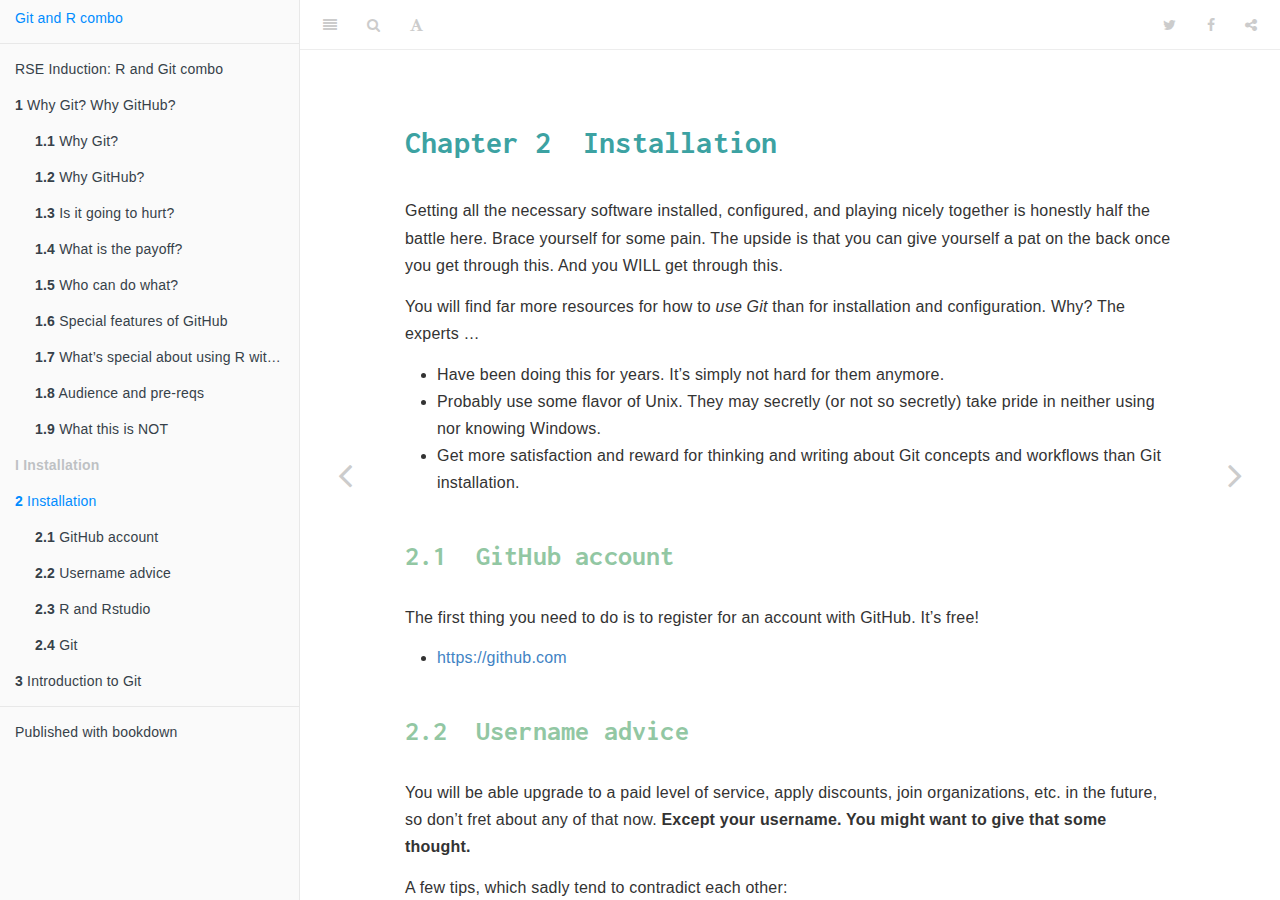
==== commit 7b8c67ae: "Add git intro" ====
--- a/docs/installation.html
+++ b/docs/installation.html
@@ -33,7 +33,7 @@
   
   
 <link rel="prev" href="why-git-why-github.html">
-
+<link rel="next" href="introduction-to-git.html">
 <script src="libs/jquery-2.2.3/jquery.min.js"></script>
 <link href="libs/gitbook-2.6.7/css/style.css" rel="stylesheet" />
 <link href="libs/gitbook-2.6.7/css/plugin-bookdown.css" rel="stylesheet" />
@@ -132,6 +132,7 @@
 <li class="chapter" data-level="2.4.4" data-path="installation.html"><a href="installation.html#linux"><i class="fa fa-check"></i><b>2.4.4</b> Linux</a></li>
 </ul></li>
 </ul></li>
+<li class="chapter" data-level="3" data-path="introduction-to-git.html"><a href="introduction-to-git.html"><i class="fa fa-check"></i><b>3</b> Introduction to Git</a></li>
 <li class="divider"></li>
 <li><a href="https://github.com/rstudio/bookdown" target="blank">Published with bookdown</a></li>
 </ul>
@@ -274,8 +275,8 @@
           </div>
         </div>
       </div>
-<a href="why-git-why-github.html" class="navigation navigation-prev navigation-unique" aria-label="Previous page"><i class="fa fa-angle-left"></i></a>
-
+<a href="why-git-why-github.html" class="navigation navigation-prev " aria-label="Previous page"><i class="fa fa-angle-left"></i></a>
+<a href="introduction-to-git.html" class="navigation navigation-next " aria-label="Next page"><i class="fa fa-angle-right"></i></a>
     </div>
   </div>
 <script src="libs/gitbook-2.6.7/js/app.min.js"></script>
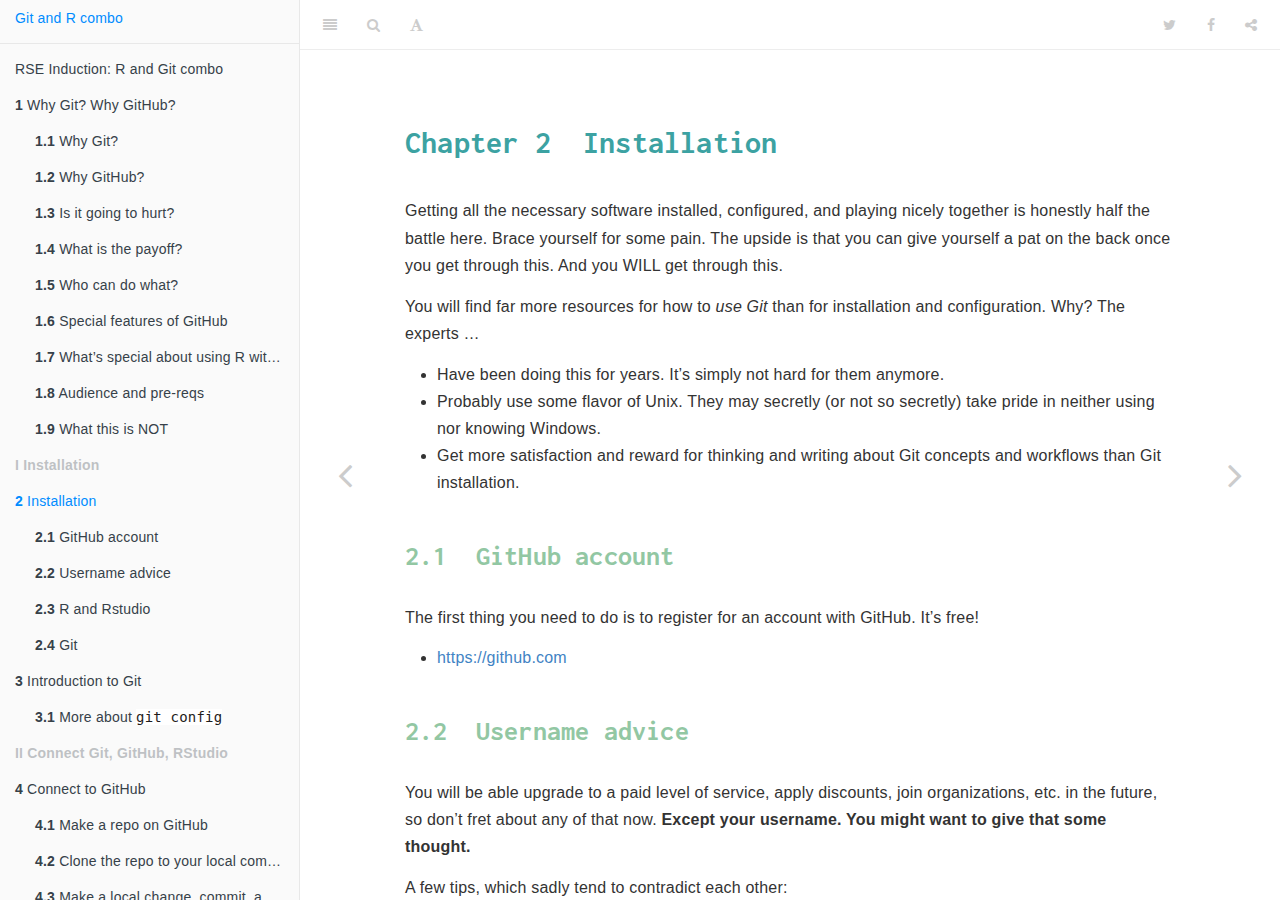
==== commit aec9fc13: "Add missing sections and headers" ====
--- a/docs/installation.html
+++ b/docs/installation.html
@@ -132,7 +132,35 @@
 <li class="chapter" data-level="2.4.4" data-path="installation.html"><a href="installation.html#linux"><i class="fa fa-check"></i><b>2.4.4</b> Linux</a></li>
 </ul></li>
 </ul></li>
-<li class="chapter" data-level="3" data-path="introduction-to-git.html"><a href="introduction-to-git.html"><i class="fa fa-check"></i><b>3</b> Introduction to Git</a></li>
+<li class="chapter" data-level="3" data-path="introduction-to-git.html"><a href="introduction-to-git.html"><i class="fa fa-check"></i><b>3</b> Introduction to Git</a><ul>
+<li class="chapter" data-level="3.1" data-path="introduction-to-git.html"><a href="introduction-to-git.html#more-about-git-config"><i class="fa fa-check"></i><b>3.1</b> More about <code>git config</code></a></li>
+</ul></li>
+<li class="part"><span><b>II Connect Git, GitHub, RStudio</b></span></li>
+<li class="chapter" data-level="4" data-path="push-pull-github.html"><a href="push-pull-github.html"><i class="fa fa-check"></i><b>4</b> Connect to GitHub</a><ul>
+<li class="chapter" data-level="4.1" data-path="push-pull-github.html"><a href="push-pull-github.html#make-a-repo-on-github"><i class="fa fa-check"></i><b>4.1</b> Make a repo on GitHub</a></li>
+<li class="chapter" data-level="4.2" data-path="push-pull-github.html"><a href="push-pull-github.html#clone-the-repo-to-your-local-computer"><i class="fa fa-check"></i><b>4.2</b> Clone the repo to your local computer</a></li>
+<li class="chapter" data-level="4.3" data-path="push-pull-github.html"><a href="push-pull-github.html#make-a-local-change-commit-and-push"><i class="fa fa-check"></i><b>4.3</b> Make a local change, commit, and push</a></li>
+<li class="chapter" data-level="4.4" data-path="push-pull-github.html"><a href="push-pull-github.html#confirm-the-local-change-propagated-to-the-github-remote"><i class="fa fa-check"></i><b>4.4</b> Confirm the local change propagated to the GitHub remote</a></li>
+<li class="chapter" data-level="4.5" data-path="push-pull-github.html"><a href="push-pull-github.html#am-i-really-going-to-type-github-username-and-password-on-each-push"><i class="fa fa-check"></i><b>4.5</b> Am I really going to type GitHub username and password on each push?</a></li>
+<li class="chapter" data-level="4.6" data-path="push-pull-github.html"><a href="push-pull-github.html#clean-up"><i class="fa fa-check"></i><b>4.6</b> Clean up</a></li>
+</ul></li>
+<li class="chapter" data-level="5" data-path="credential-caching.html"><a href="credential-caching.html"><i class="fa fa-check"></i><b>5</b> Cache credentials for HTTPS</a><ul>
+<li class="chapter" data-level="5.1" data-path="credential-caching.html"><a href="credential-caching.html#get-a-test-repository"><i class="fa fa-check"></i><b>5.1</b> Get a test repository</a></li>
+<li class="chapter" data-level="5.2" data-path="credential-caching.html"><a href="credential-caching.html#verify-that-your-git-is-new-enough-to-have-a-credential-helper"><i class="fa fa-check"></i><b>5.2</b> Verify that your Git is new enough to have a credential helper</a></li>
+<li class="chapter" data-level="5.3" data-path="credential-caching.html"><a href="credential-caching.html#turn-on-the-credential-helper"><i class="fa fa-check"></i><b>5.3</b> Turn on the credential helper</a><ul>
+<li class="chapter" data-level="5.3.1" data-path="credential-caching.html"><a href="credential-caching.html#trigger-a-username-password-challenge"><i class="fa fa-check"></i><b>5.3.1</b> Trigger a username / password challenge</a></li>
+</ul></li>
+</ul></li>
+<li class="chapter" data-level="6" data-path="ssh-keys.html"><a href="ssh-keys.html"><i class="fa fa-check"></i><b>6</b> Set up keys for SSH</a><ul>
+<li class="chapter" data-level="6.1" data-path="ssh-keys.html"><a href="ssh-keys.html#ssh-keys"><i class="fa fa-check"></i><b>6.1</b> SSH keys</a></li>
+<li class="chapter" data-level="6.2" data-path="ssh-keys.html"><a href="ssh-keys.html#check-for-existing-keys"><i class="fa fa-check"></i><b>6.2</b> Check for existing keys</a></li>
+<li class="chapter" data-level="6.3" data-path="ssh-keys.html"><a href="ssh-keys.html#set-up-from-rstudio"><i class="fa fa-check"></i><b>6.3</b> Set up from RStudio</a></li>
+<li class="chapter" data-level="6.4" data-path="ssh-keys.html"><a href="ssh-keys.html#set-up-from-the-shell"><i class="fa fa-check"></i><b>6.4</b> Set up from the shell</a><ul>
+<li class="chapter" data-level="6.4.1" data-path="ssh-keys.html"><a href="ssh-keys.html#create-ssh-key-pair"><i class="fa fa-check"></i><b>6.4.1</b> Create SSH key pair</a></li>
+<li class="chapter" data-level="6.4.2" data-path="ssh-keys.html"><a href="ssh-keys.html#add-key-to-ssh-agent"><i class="fa fa-check"></i><b>6.4.2</b> Add key to ssh-agent</a></li>
+<li class="chapter" data-level="6.4.3" data-path="ssh-keys.html"><a href="ssh-keys.html#provide-public-key-to-github"><i class="fa fa-check"></i><b>6.4.3</b> Provide public key to GitHub</a></li>
+</ul></li>
+</ul></li>
 <li class="divider"></li>
 <li><a href="https://github.com/rstudio/bookdown" target="blank">Published with bookdown</a></li>
 </ul>
